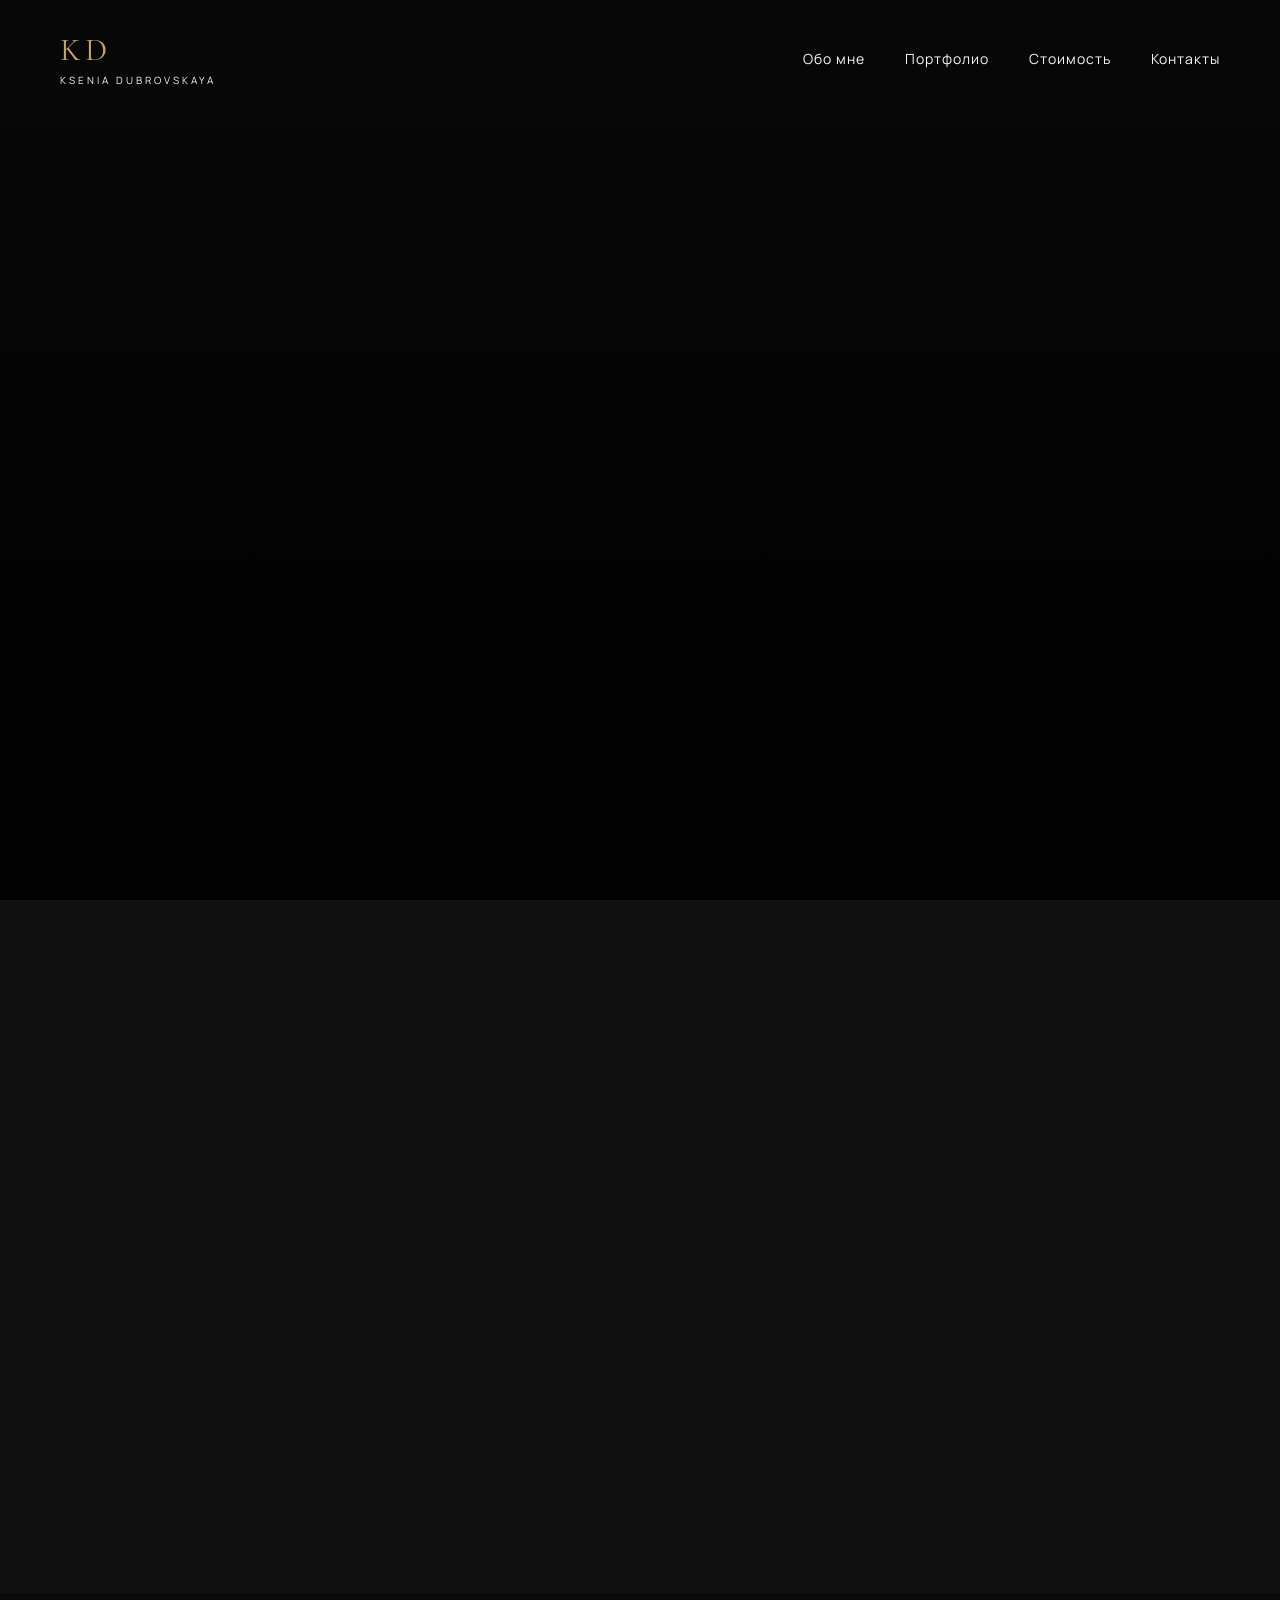
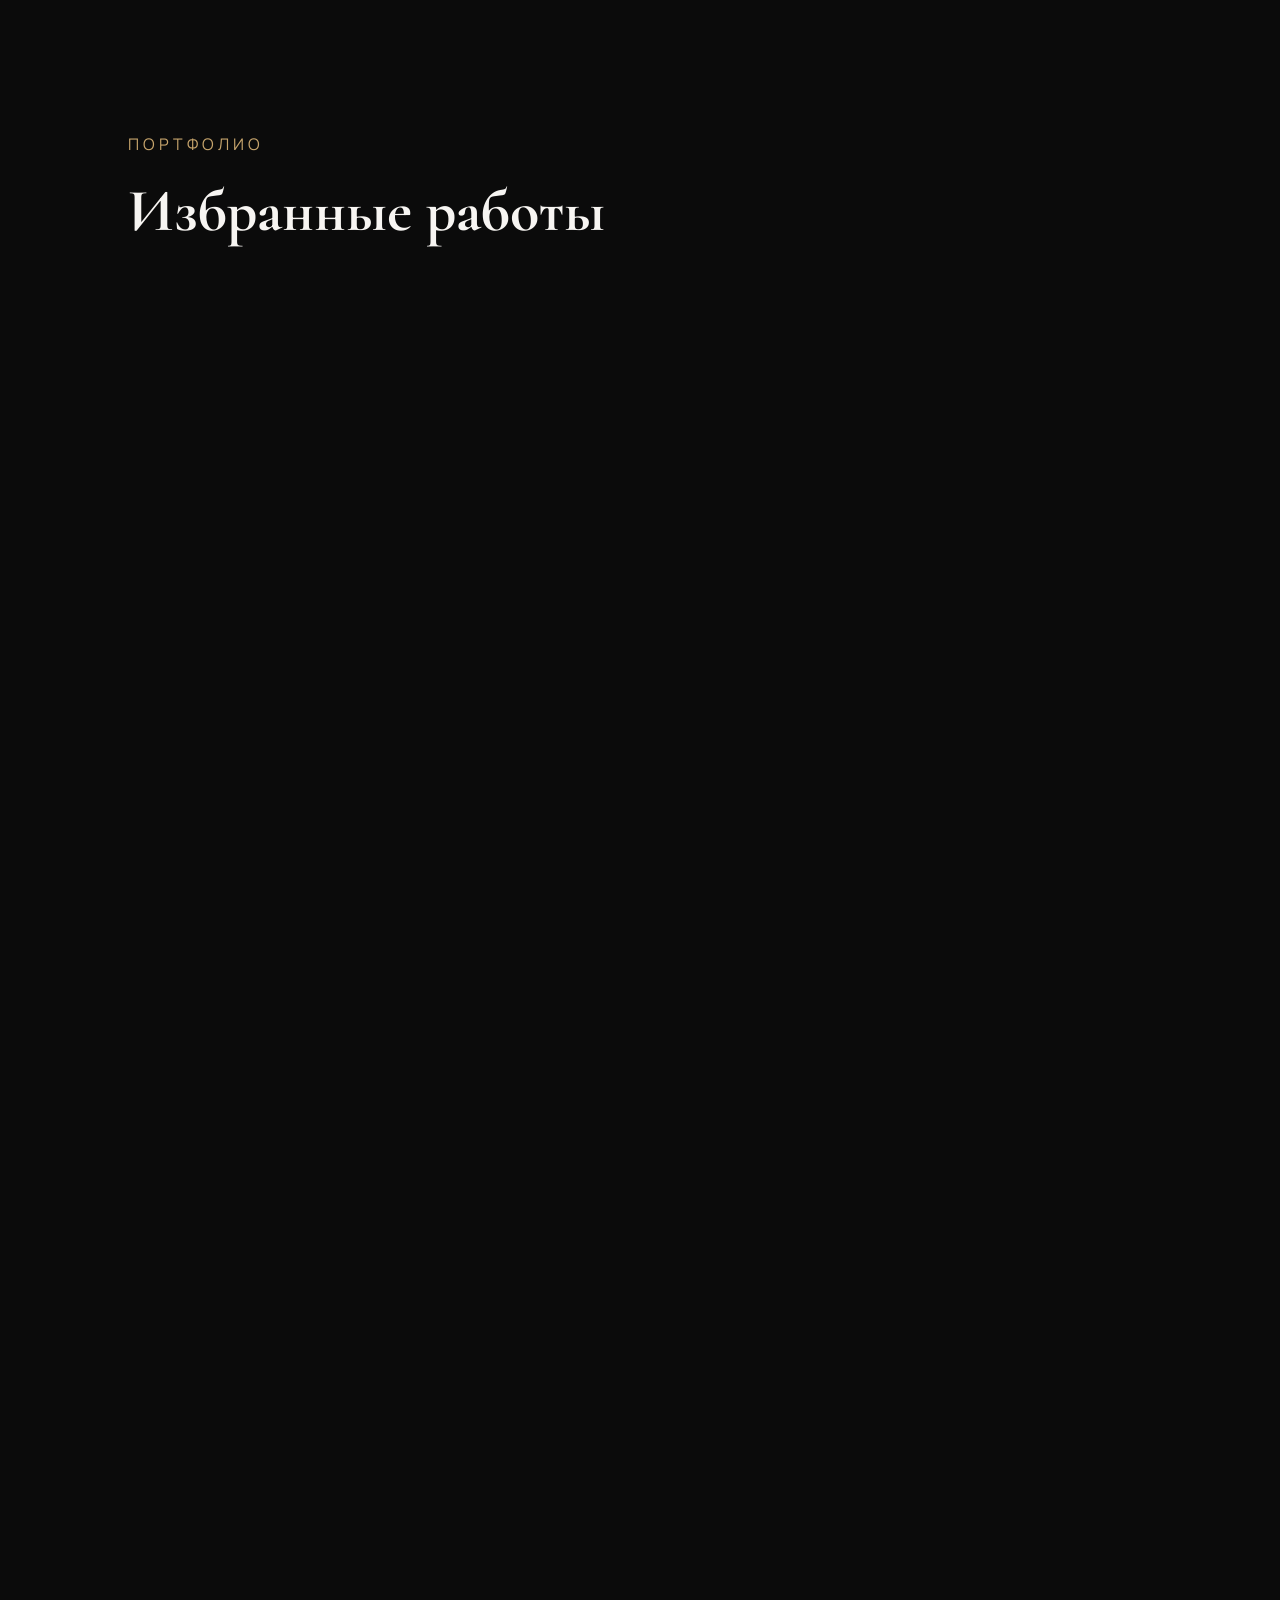
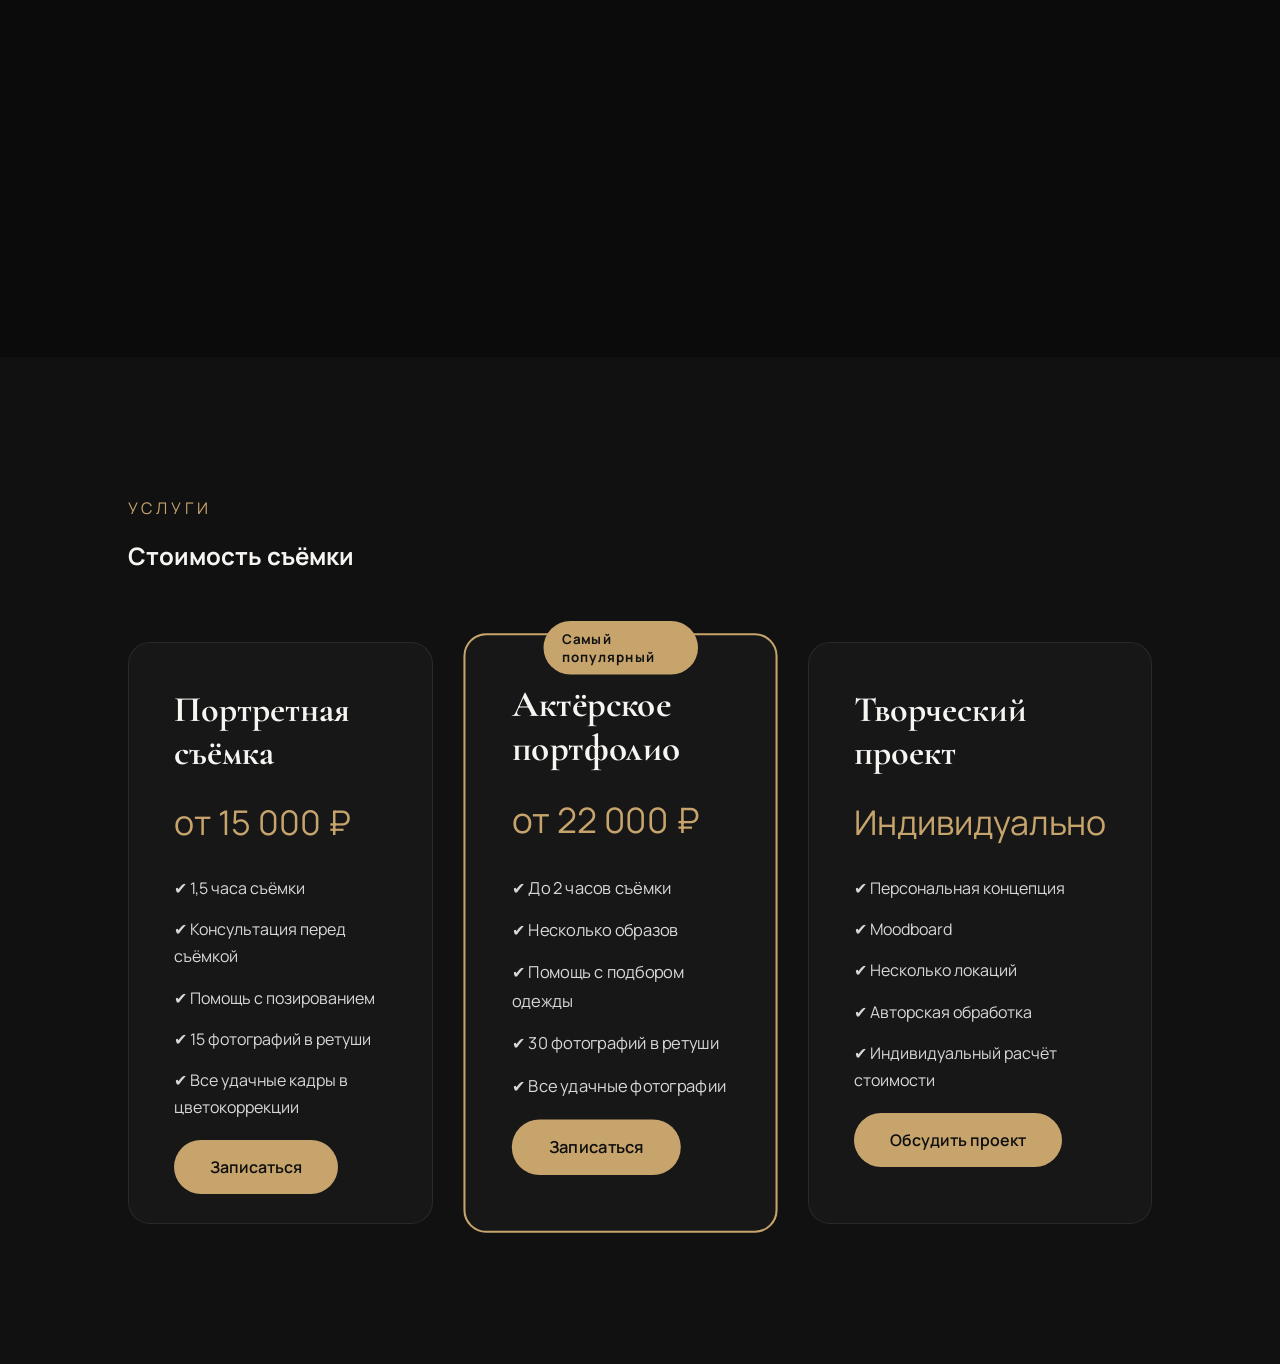
==== index.html @ e1bd38fd "Initial commit after recovery" ====
<!DOCTYPE html>
<html lang="ru">
<head>
    <meta charset="UTF-8">
    <meta name="viewport" content="width=device-width, initial-scale=1.0">

    <title>Ксения Дубровская | Creative Photographer</title>

    <meta name="description" content="Творческая, портретная и актерская фотография. Москва и другие города.">

<link rel="stylesheet"
href="https://cdn.jsdelivr.net/npm/glightbox/dist/css/glightbox.min.css">

<link rel="stylesheet" href="https://unpkg.com/aos@2.3.4/dist/aos.css">

    <link rel="stylesheet" href="css/style.css">

    <link rel="preconnect" href="https://fonts.googleapis.com">
    <link rel="preconnect" href="https://fonts.gstatic.com" crossorigin>

    <link href="https://fonts.googleapis.com/css2?family=Cormorant+Garamond:wght@400;500;600;700&family=Manrope:wght@300;400;500;600&display=swap" rel="stylesheet">
</head>

<body>

<header class="header">

    <div class="logo">
        <span class="logo-kd">KD</span>
        <span class="logo-name">KSENIA DUBROVSKAYA</span>
    </div>

    <nav>

        <a href="#about">Обо мне</a>

        <a href="#portfolio">Портфолио</a>

        <a href="#prices">Стоимость</a>

        <a href="#contacts">Контакты</a>

    </nav>

</header>

<section class="hero">

    <div class="overlay"></div>

    <div class="hero-content" data-aos="fade-up">

        <p class="subtitle">
            Creative Portrait Photographer
        </p>

        <h1>

            КСЕНИЯ <br>
            ДУБРОВСКАЯ

        </h1>

        <p class="city">

            Москва · Worldwide

        </p>

        <div class="buttons">

            <a href="#booking" class="btn">
                Записаться
            </a>

            <a href="https://www.instagram.com/dubrovskenia" target="_blank" class="social">

                Instagram

            </a>

            <a href="https://t.me/shkseen" target="_blank" class="social">

                Telegram

            </a>

        </div>

    </div>

</section>
<section id="about" class="about">

    <div class="container">

        <div class="about-text" data-aos="fade-up">

            <p class="section-subtitle">
                ОБО МНЕ
            </p>

            <h2>
                Фотография как способ увидеть человека настоящим
            </h2>

            <p>
                Меня зовут Ксения Дубровская.
                Я занимаюсь творческой, портретной и актерской фотографией,
                создавая кадры, в которых важны атмосфера, характер и эмоции.
            </p>

            <p>
                Каждая съемка для меня — это совместная история,
                где красота рождается из доверия, деталей и естественности.
            </p>

        </div>

    </div>

</section>
<section id="portfolio" class="portfolio">

    <div class="container">

        <p class="section-subtitle">
            ПОРТФОЛИО
        </p>

        <h2>
            Избранные работы
        </h2>

        <div class="gallery" data-aos="fade-up">

           <a href="assets/gallery/01.jpg" class="glightbox">
    <img src="assets/gallery/01.jpg" alt="Творческий портрет">
</a>

           <a href="assets/gallery/02.jpg" class="glightbox">
    <img src="assets/gallery/02.jpg" alt="Творческий портрет">
</a>

            <a href="assets/gallery/03.jpg" class="glightbox">
    <img src="assets/gallery/03.jpg" alt="Творческий портрет">
</a>

            <a href="assets/gallery/04.jpg" class="glightbox">
    <img src="assets/gallery/04.jpg" alt="Творческий портрет">
</a>

           <a href="assets/gallery/05.jpg" class="glightbox">
    <img src="assets/gallery/05.jpg" alt="Творческий портрет">
</a>

           <a href="assets/gallery/06.jpg" class="glightbox">
    <img src="assets/gallery/06.jpg" alt="Творческий портрет">
</a>

             <a href="assets/gallery/07.jpg" class="glightbox">
    <img src="assets/gallery/07.jpg" alt="Творческий портрет">
</a>

              <a href="assets/gallery/08.jpg" class="glightbox">
    <img src="assets/gallery/08.jpg" alt="Творческий портрет">
</a>

               <a href="assets/gallery/09.jpg" class="glightbox">
    <img src="assets/gallery/09.jpg" alt="Творческий портрет">
</a>

               <a href="assets/gallery/10.jpg" class="glightbox">
    <img src="assets/gallery/10.jpg" alt="Творческий портрет">
</a>

                <a href="assets/gallery/11.jpg" class="glightbox">
    <img src="assets/gallery/11.jpg" alt="Творческий портрет">
</a>

                 <a href="assets/gallery/12.jpg" class="glightbox">
    <img src="assets/gallery/12.jpg" alt="Творческий портрет">
</a>

                   <a href="assets/gallery/13.jpg" class="glightbox">
    <img src="assets/gallery/13.jpg" alt="Творческий портрет">
</a>

                    <a href="assets/gallery/14.jpg" class="glightbox">
    <img src="assets/gallery/14.jpg" alt="Творческий портрет">
</a>

                     <a href="assets/gallery/15.jpg" class="glightbox">
    <img src="assets/gallery/15.jpg" alt="Творческий портрет">
</a>

        </div>

    </div>

</section>

<section id="prices" class="prices">

    <div class="container">

        <p class="section-subtitle">
            УСЛУГИ
        </p>

        <h2>
            Стоимость съёмки
        </h2>

        <div class="price-grid">

            <div class="price-card">

                <h3>Портретная съёмка</h3>

                <div class="price">
                    от 15 000 ₽
                </div>

                <ul>

                    <li>✔ 1,5 часа съёмки</li>

                    <li>✔ Консультация перед съёмкой</li>

                    <li>✔ Помощь с позированием</li>

                    <li>✔ 15 фотографий в ретуши</li>

                    <li>✔ Все удачные кадры в цветокоррекции</li>

                </ul>

                <a href="#booking" class="btn">
                    Записаться
                </a>

            </div>

            <div class="price-card featured">

                <span class="badge">
                    Самый популярный
                </span>

                <h3>Актёрское портфолио</h3>

                <div class="price">
                    от 22 000 ₽
                </div>

                <ul>

                    <li>✔ До 2 часов съёмки</li>

                    <li>✔ Несколько образов</li>

                    <li>✔ Помощь с подбором одежды</li>

                    <li>✔ 30 фотографий в ретуши</li>

                    <li>✔ Все удачные фотографии</li>

                </ul>

                <a href="#booking" class="btn">
                    Записаться
                </a>

            </div>

            <div class="price-card">

                <h3>Творческий проект</h3>

                <div class="price">
                    Индивидуально
                </div>

                <ul>

                    <li>✔ Персональная концепция</li>

                    <li>✔ Moodboard</li>

                    <li>✔ Несколько локаций</li>

                    <li>✔ Авторская обработка</li>

                    <li>✔ Индивидуальный расчёт стоимости</li>

                </ul>

                <a href="#booking" class="btn">
                    Обсудить проект
                </a>

            </div>

        </div>

    </div>

</section>

<script src="https://unpkg.com/aos@2.3.4/dist/aos.js"></script>

<script src="https://cdn.jsdelivr.net/npm/glightbox/dist/js/glightbox.min.js"></script>

<script src="js/main.js"></script>

</body>
</html>
---- css/style.css ----
*{
    margin:0;
    padding:0;
    box-sizing:border-box;
}

html{
    scroll-behavior:smooth;
}

body{
    background:#090909;
    color:#f7f5f2;
    font-family:'Manrope',sans-serif;
}

/* HEADER */

.header{
    position:fixed;
    top:0;
    left:0;
    width:100%;
    padding:30px 60px;
    display:flex;
    justify-content:space-between;
    align-items:center;
    z-index:1000;
}

.logo{
    display:flex;
    flex-direction:column;
}

.logo-kd{
    font-family:'Cormorant Garamond',serif;
    font-size:32px;
    color:#c6a46c;
    letter-spacing:4px;
}

.logo-name{
    font-size:10px;
    letter-spacing:3px;
    margin-top:4px;
}

nav{
    display:flex;
    gap:40px;
}

nav a{
    text-decoration:none;
    color:#f7f5f2;
    font-size:14px;
    letter-spacing:1px;
    transition:.3s;
}

nav a:hover{
    color:#c6a46c;
}

/* HERO */

.hero{
    position:relative;
    height:100vh;

    background-image:url("../assets/hero/hero.jpg");
    background-size:cover;
    background-position:center;

    display:flex;
    justify-content:center;
    align-items:center;

    text-align:center;
}

.overlay{
    position:absolute;
    inset:0;
    background:
linear-gradient(
180deg,
rgba(0,0,0,.15),
rgba(0,0,0,.60),
rgba(0,0,0,.85)
);
}

.hero-content{
    position:relative;
    z-index:2;
    max-width:900px;
    padding:20px;
}

.subtitle{
    text-transform:uppercase;
    letter-spacing:4px;
    color:#c6a46c;
    margin-bottom:20px;
}

.hero h1{
    font-family:'Cormorant Garamond',serif;
    font-size:90px;
    line-height:0.95;
    font-weight:600;
    margin-bottom:30px;
}

.city{
    font-size:18px;
    color:#dddddd;
    margin-bottom:40px;
}

.buttons{
    display:flex;
    justify-content:center;
    gap:20px;
    flex-wrap:wrap;
}

.btn{
    text-decoration:none;
    background:#c6a46c;
    color:#0e0e0e;
    padding:16px 36px;
    border-radius:50px;
    font-weight:600;
    transition:.3s;
}

.btn:hover{
    transform:translateY(-3px);
}

.social{
    text-decoration:none;
    color:white;
    border:1px solid rgba(255,255,255,.3);
    padding:16px 30px;
    border-radius:50px;
    transition:.3s;
}

.social:hover{
    border-color:#c6a46c;
    color:#c6a46c;
}

/* MOBILE */

@media(max-width:768px){

    .header{
        padding:20px;
        flex-direction:column;
        gap:15px;
    }

    nav{
        gap:15px;
        flex-wrap:wrap;
        justify-content:center;
    }

    .hero h1{
        font-size:48px;
    }

    .buttons{
        flex-direction:column;
        align-items:center;
    }

}
/* ==========================
ABOUT
========================== */

.about{

    background:#111;

    padding:140px 10%;

}

.container{

    max-width:1200px;

    margin:auto;

}

.about-text{

    max-width:760px;

}

.section-subtitle{

    color:#c6a46c;

    letter-spacing:4px;

    text-transform:uppercase;

    margin-bottom:20px;

}

.about h2{

    font-family:'Cormorant Garamond',serif;

    font-size:60px;

    line-height:1.1;

    margin-bottom:35px;

}

.about p{

    color:#d4d4d4;

    font-size:18px;

    line-height:1.9;

    margin-bottom:25px;

}
/* ==========================
PORTFOLIO
========================== */

.portfolio{

    padding:140px 10%;

    background:#0b0b0b;

}

.portfolio h2{

    font-family:'Cormorant Garamond',serif;

    font-size:60px;

    margin-bottom:70px;

}

.gallery a{
    overflow:hidden;
    display:block;
    border-radius:18px;
}

.gallery img{

    width:100%;
    height:420px;

    object-fit:cover;

    display:block;

    transition:.6s ease;

}

.gallery a:hover img{

    transform:scale(1.05);

    filter:brightness(1.08);

}

@media(max-width:900px){

    .gallery{

        grid-template-columns:1fr;

    }

    .gallery img{

        height:500px;

    }

}
.gallery img{

    box-shadow:
        0 20px 50px rgba(0,0,0,.35);

}
/* ==========================
   PRICES
========================== */

.prices{
    padding:140px 10%;
    background:#111;
}

.price-grid{
    margin-top:70px;
    display:grid;
    grid-template-columns:repeat(3,1fr);
    gap:35px;
}

.price-card{

    background:#171717;

    border:1px solid rgba(255,255,255,.08);

    border-radius:22px;

    padding:45px;

    position:relative;

    transition:.4s ease;

}

.price-card:hover{

    transform:translateY(-10px);

    border-color:#c6a46c;

    box-shadow:0 25px 60px rgba(0,0,0,.45);

}

.price-card h3{

    font-family:'Cormorant Garamond',serif;

    font-size:36px;

    margin-bottom:25px;

}

.price{

    font-size:34px;

    color:#c6a46c;

    margin-bottom:30px;

}

.price-card ul{

    list-style:none;

    margin-bottom:35px;

}

.price-card li{

    margin-bottom:14px;

    color:#d8d8d8;

    line-height:1.7;

}

.featured{

    border:2px solid #c6a46c;

    transform:scale(1.03);

}

.badge{

    position:absolute;

    top:-14px;

    left:50%;

    transform:translateX(-50%);

    background:#c6a46c;

    color:#111;

    padding:8px 18px;

    border-radius:40px;

    font-size:13px;

    font-weight:700;

    letter-spacing:1px;

}

@media(max-width:1000px){

.price-grid{

grid-template-columns:1fr;

}

.featured{

transform:none;

}

}
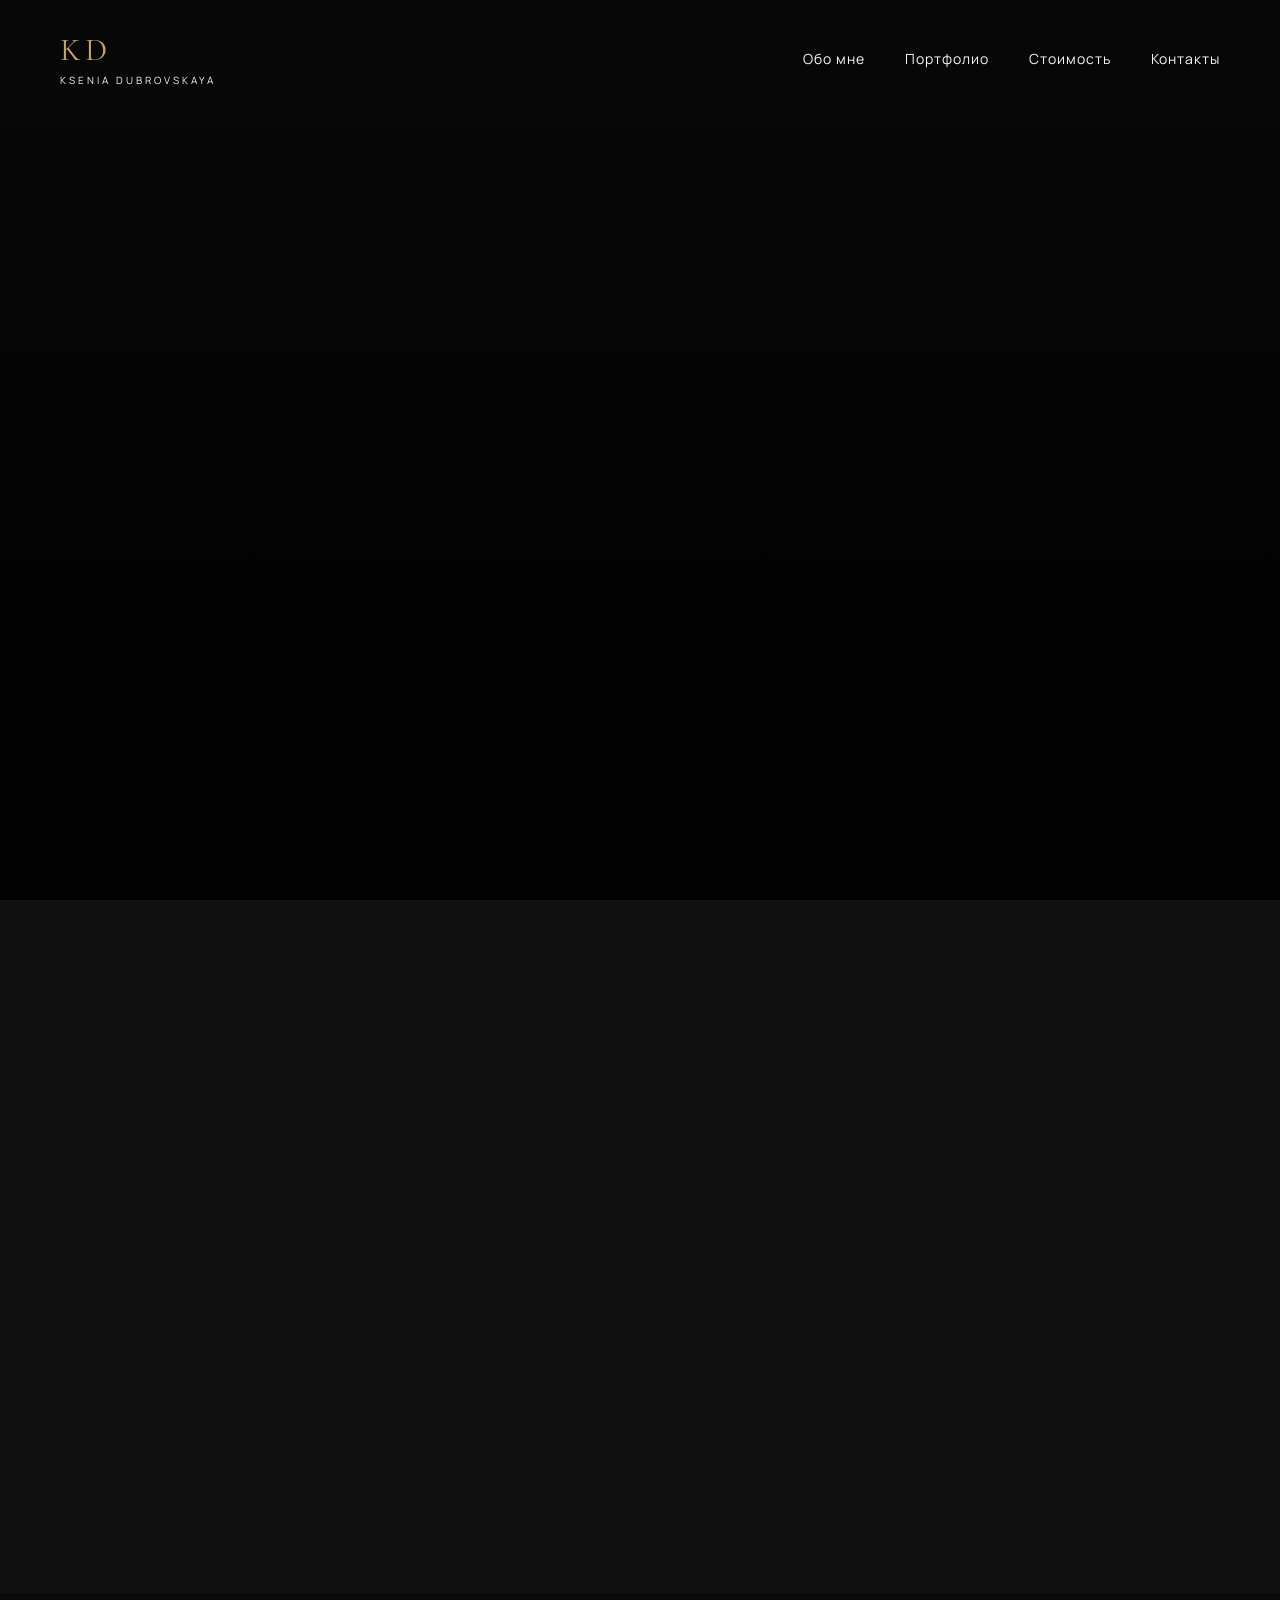
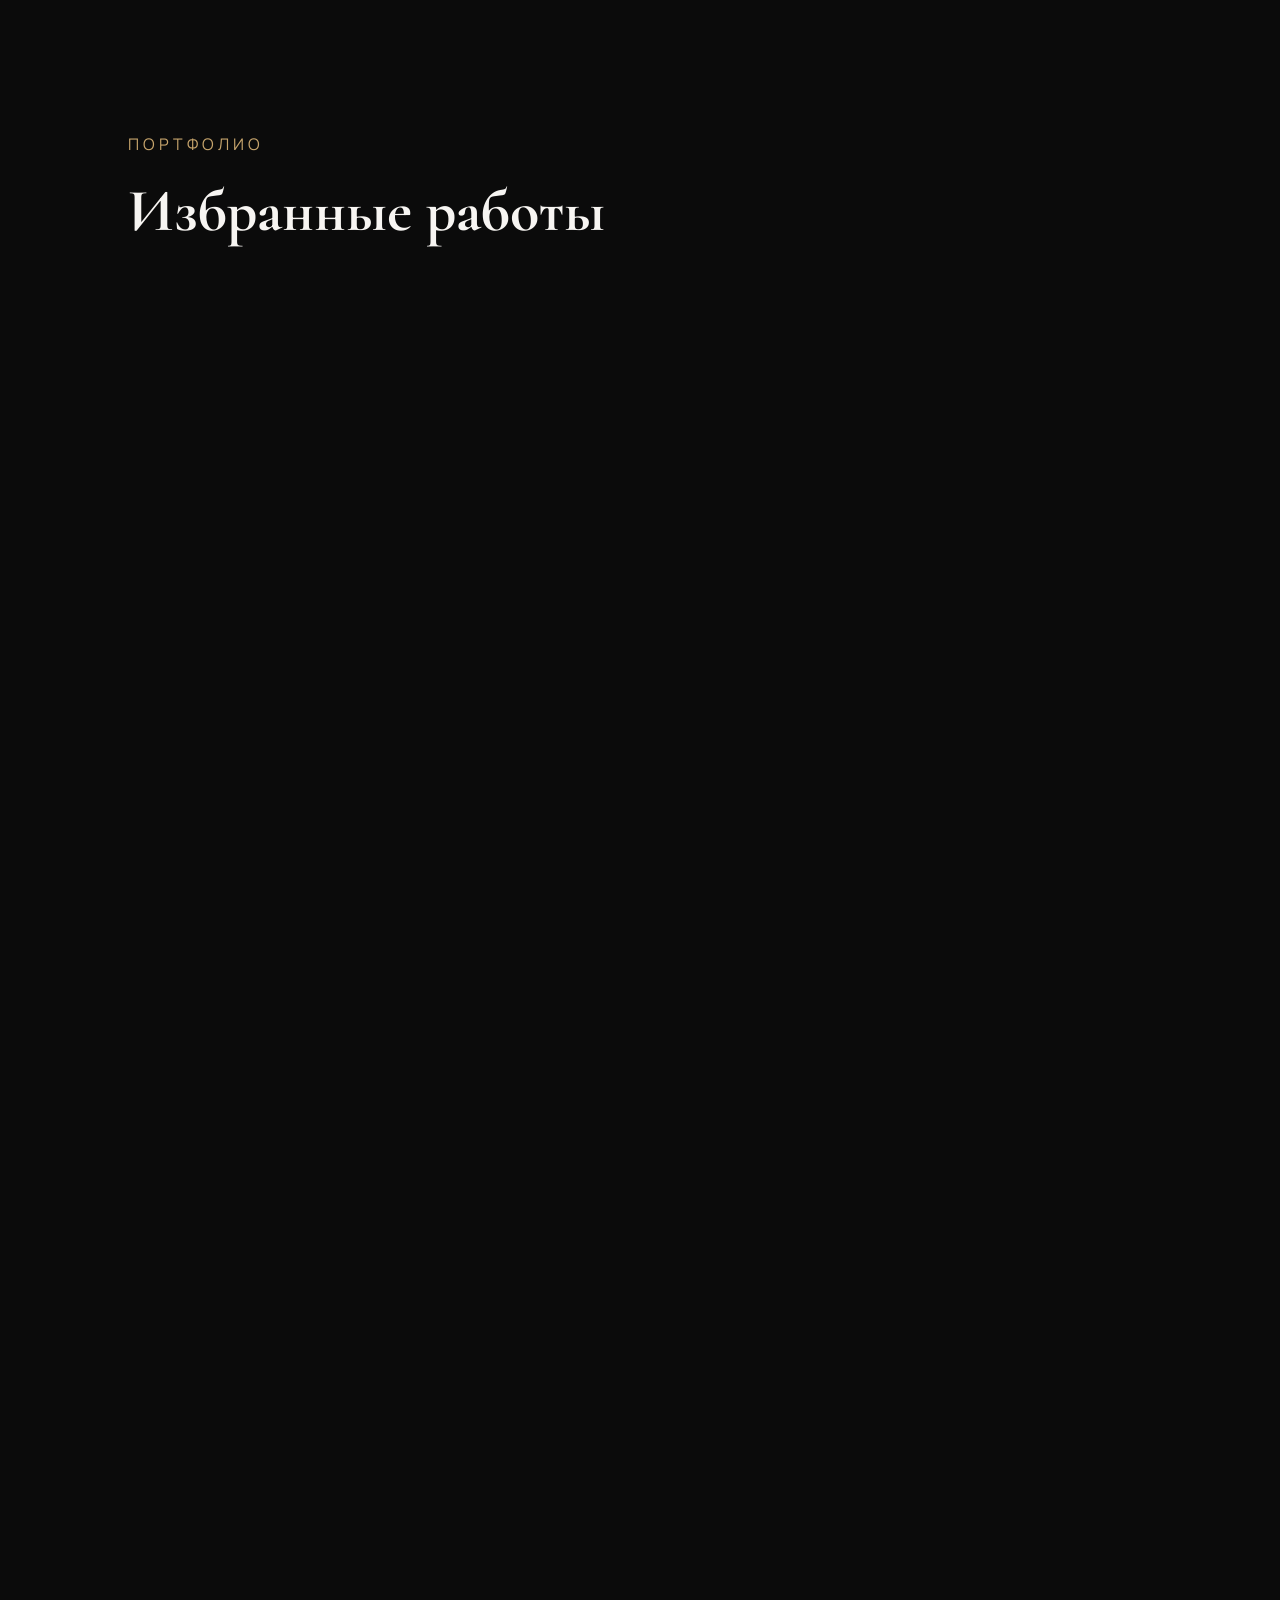
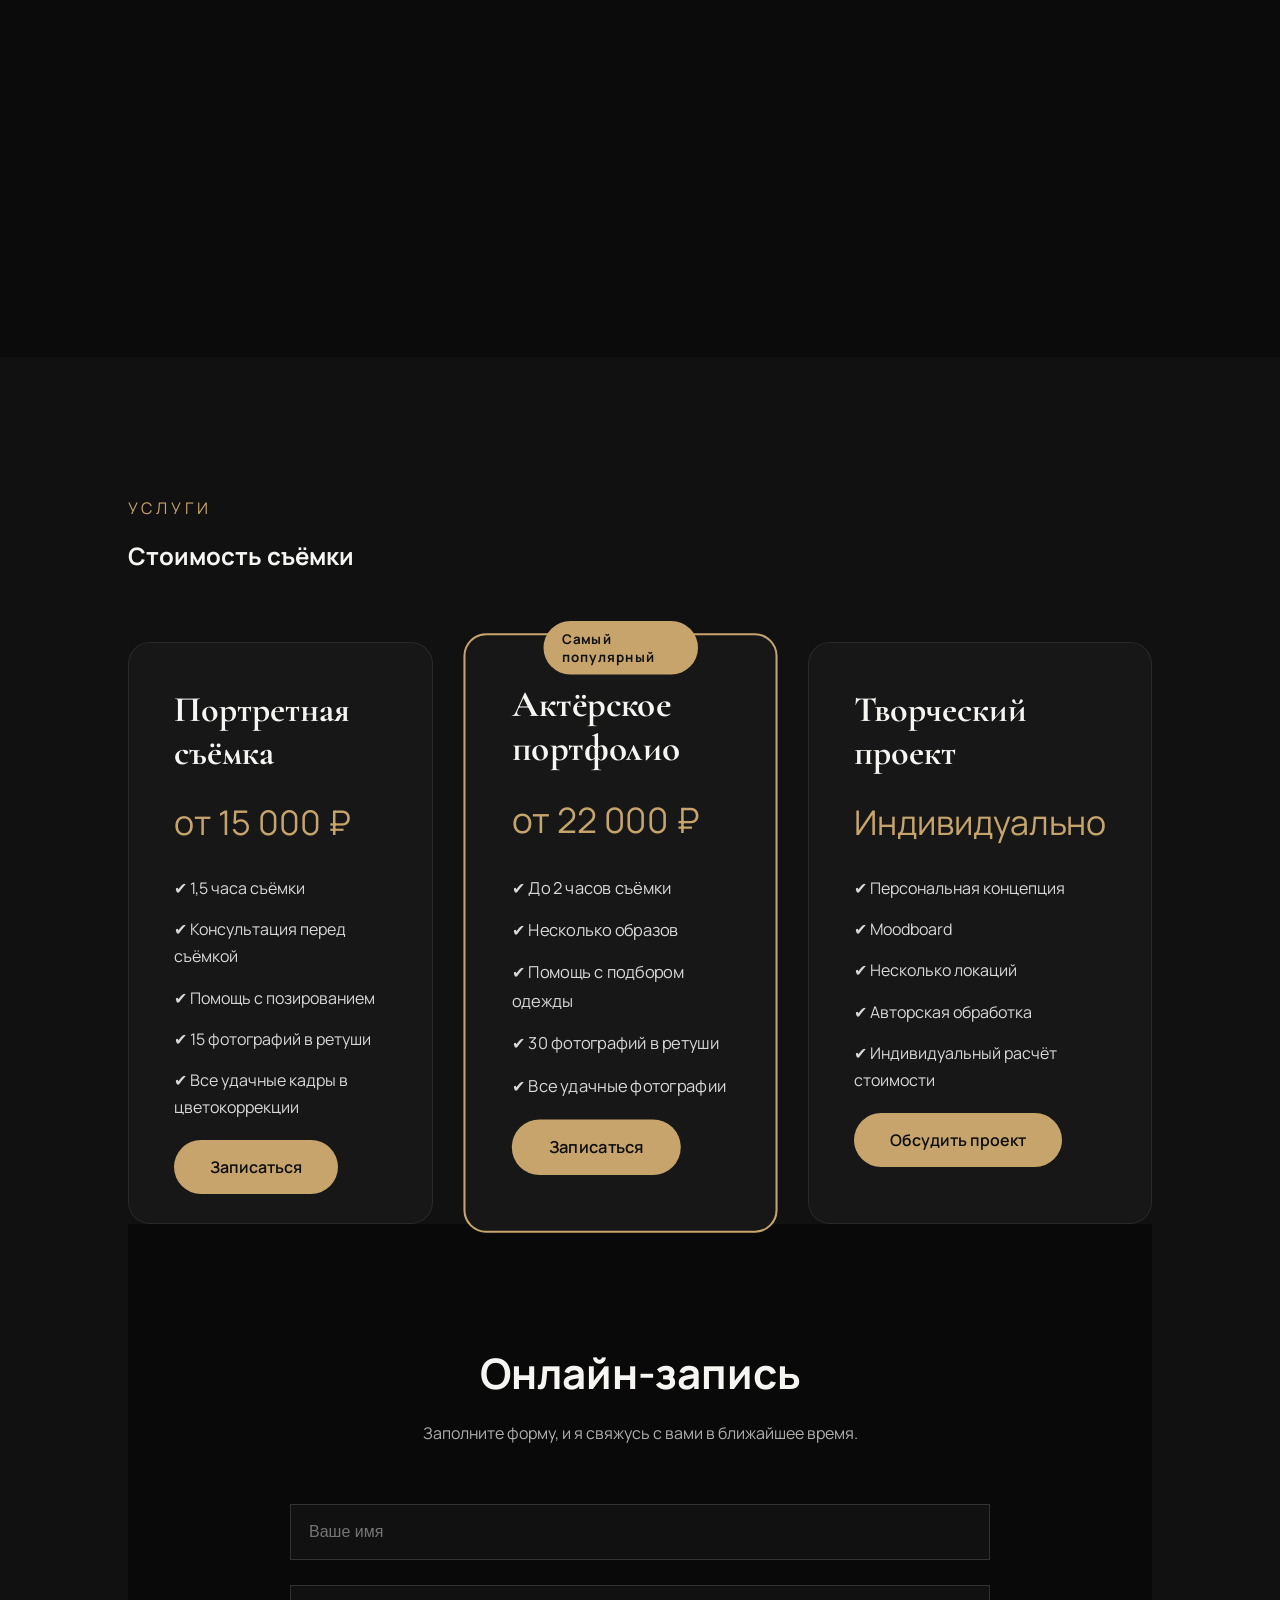
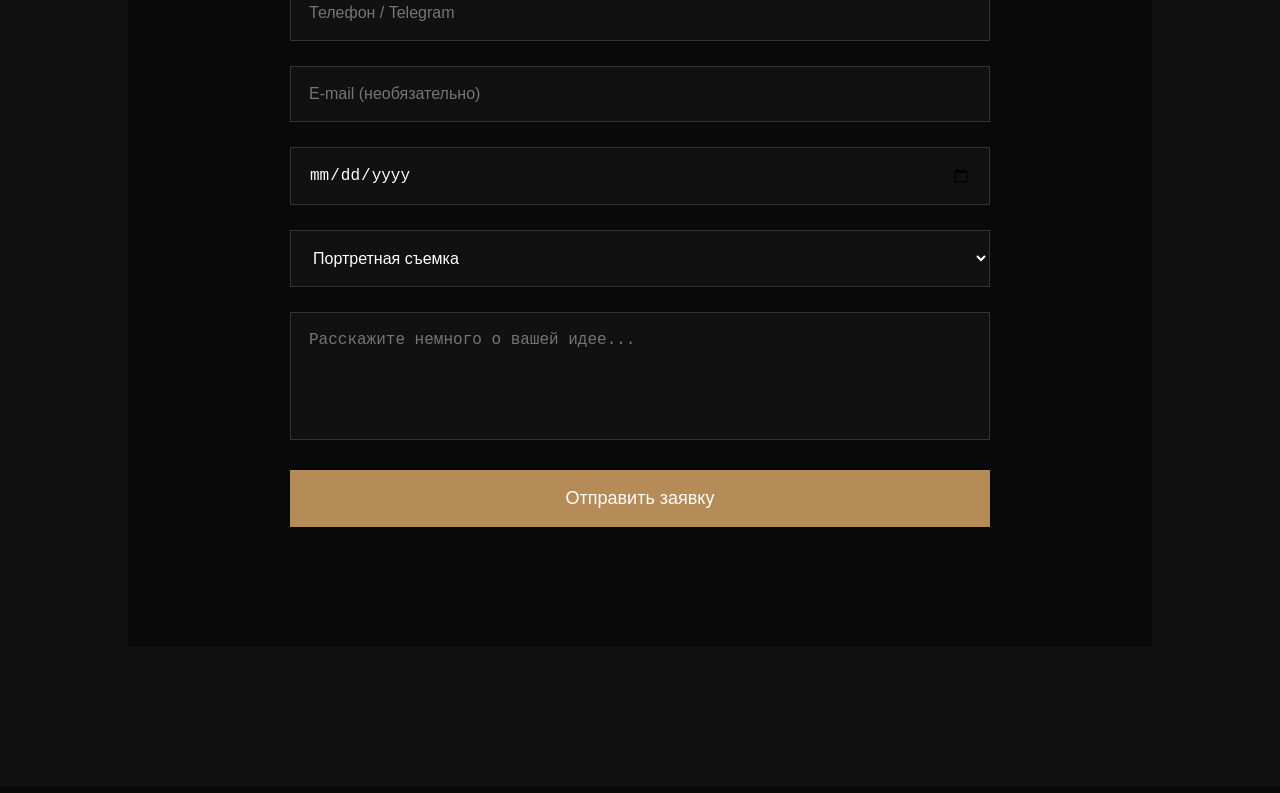
==== commit 14a09cb9: "Version 1.1 - booking section" ====
--- a/index.html
+++ b/index.html
@@ -304,6 +304,98 @@
 
         </div>
 
+        <section id="booking" class="booking">
+
+    <div class="booking-container">
+
+        <h2>Онлайн-запись</h2>
+
+        <p class="booking-subtitle">
+            Заполните форму, и я свяжусь с вами в ближайшее время.
+        </p>
+
+        <form id="bookingForm">
+
+            <div class="input-group">
+                <input
+                    type="text"
+                    id="name"
+                    placeholder="Ваше имя"
+                    required>
+            </div>
+
+            <div class="input-group">
+                <input
+                    type="tel"
+                    id="phone"
+                    placeholder="Телефон / Telegram"
+                    required>
+            </div>
+
+            <div class="input-group">
+                <input
+                    type="email"
+                    id="email"
+                    placeholder="E-mail (необязательно)">
+            </div>
+
+            <div class="input-group">
+                <input
+                    type="date"
+                    id="date">
+            </div>
+
+            <div class="input-group">
+
+                <select id="service">
+
+                    <option>Портретная съемка</option>
+
+                    <option>Fashion</option>
+
+                    <option>Lifestyle</option>
+
+                    <option>Актерское портфолио</option>
+
+                    <option>Love Story</option>
+
+                    <option>Другое</option>
+
+                </select>
+
+            </div>
+
+            <div class="input-group">
+
+                <textarea
+                    id="message"
+                    rows="5"
+                    placeholder="Расскажите немного о вашей идее..."></textarea>
+
+            </div>
+
+            <button
+                class="booking-btn"
+                type="submit">
+
+                Отправить заявку
+
+            </button>
+
+        </form>
+
+        <p
+            id="successMessage"
+            class="success-message">
+
+            Спасибо! Я свяжусь с вами совсем скоро.
+
+        </p>
+
+    </div>
+
+</section>
+
     </div>
 
 </section>
--- a/css/style.css
+++ b/css/style.css
@@ -440,4 +440,125 @@
 
 }
 
+}
+/* ==========================
+   BOOKING
+========================== */
+
+.booking{
+
+padding:120px 10%;
+
+background:#090909;
+
+}
+
+.booking-container{
+
+max-width:700px;
+
+margin:auto;
+
+}
+
+.booking h2{
+
+text-align:center;
+
+font-size:42px;
+
+margin-bottom:20px;
+
+}
+
+.booking-subtitle{
+
+text-align:center;
+
+opacity:.7;
+
+margin-bottom:60px;
+
+}
+
+.input-group{
+
+margin-bottom:25px;
+
+}
+
+.booking input,
+.booking textarea,
+.booking select{
+
+width:100%;
+
+padding:18px;
+
+background:#111;
+
+border:1px solid #333;
+
+color:white;
+
+font-size:16px;
+
+transition:.35s;
+
+}
+
+.booking input:focus,
+.booking textarea:focus,
+.booking select:focus{
+
+outline:none;
+
+border-color:#b58b57;
+
+}
+
+.booking textarea{
+
+resize:none;
+
+}
+
+.booking-btn{
+
+width:100%;
+
+padding:18px;
+
+background:#b58b57;
+
+color:white;
+
+font-size:18px;
+
+border:none;
+
+cursor:pointer;
+
+transition:.3s;
+
+}
+
+.booking-btn:hover{
+
+background:#d6a66d;
+
+}
+
+.success-message{
+
+display:none;
+
+margin-top:25px;
+
+text-align:center;
+
+color:#b58b57;
+
+font-size:18px;
+
 }
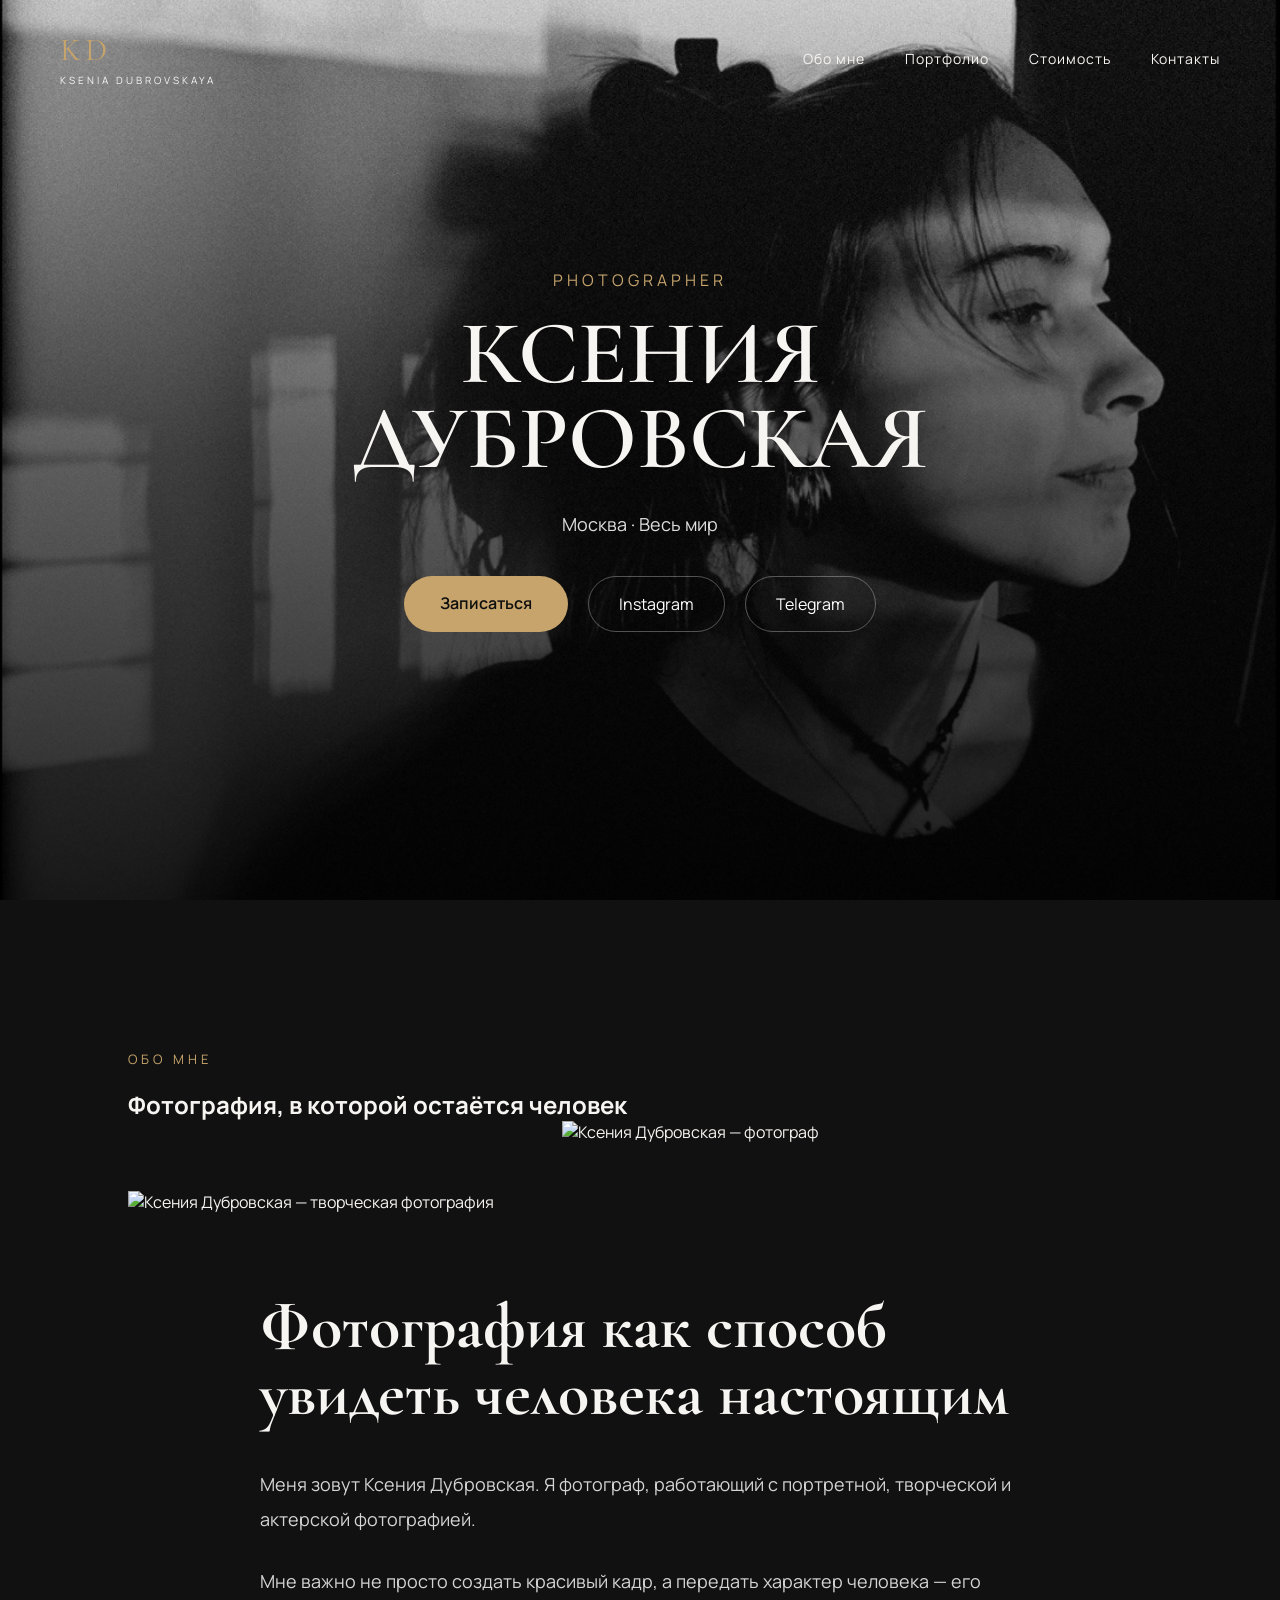
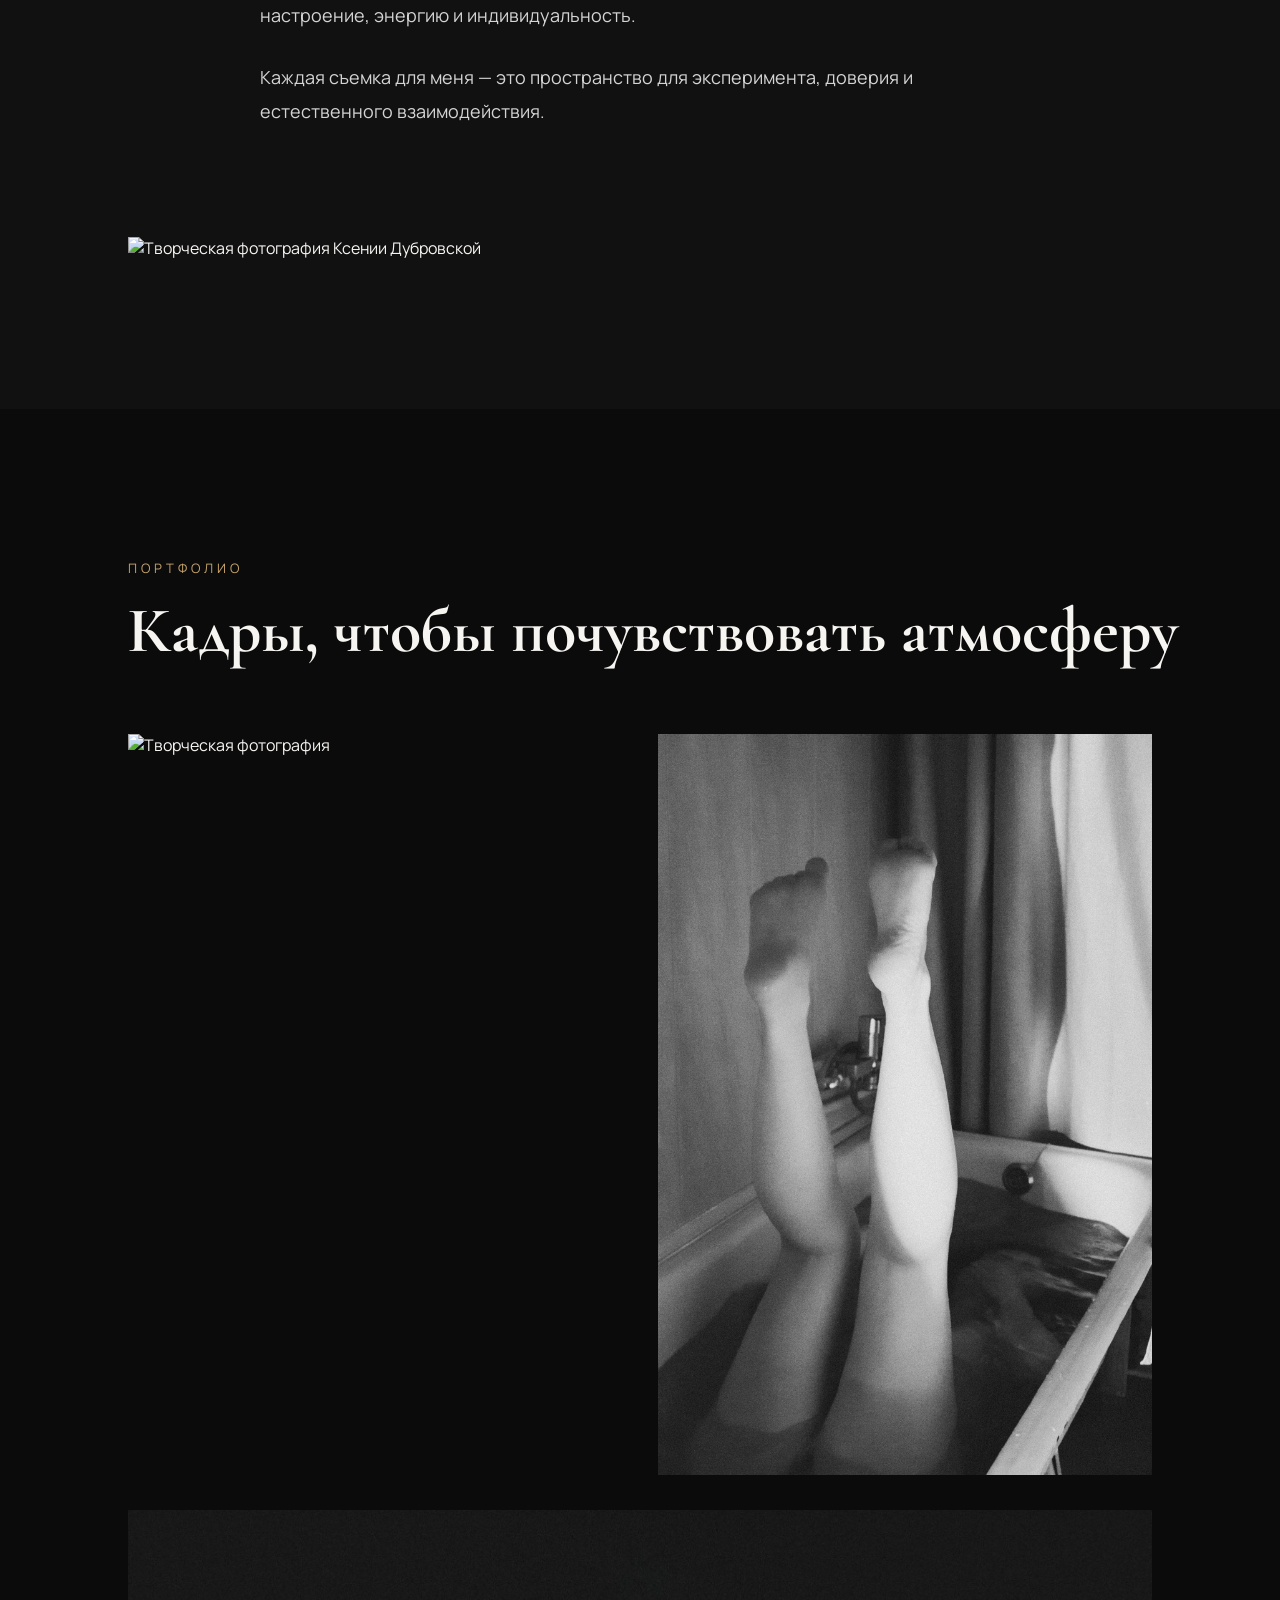
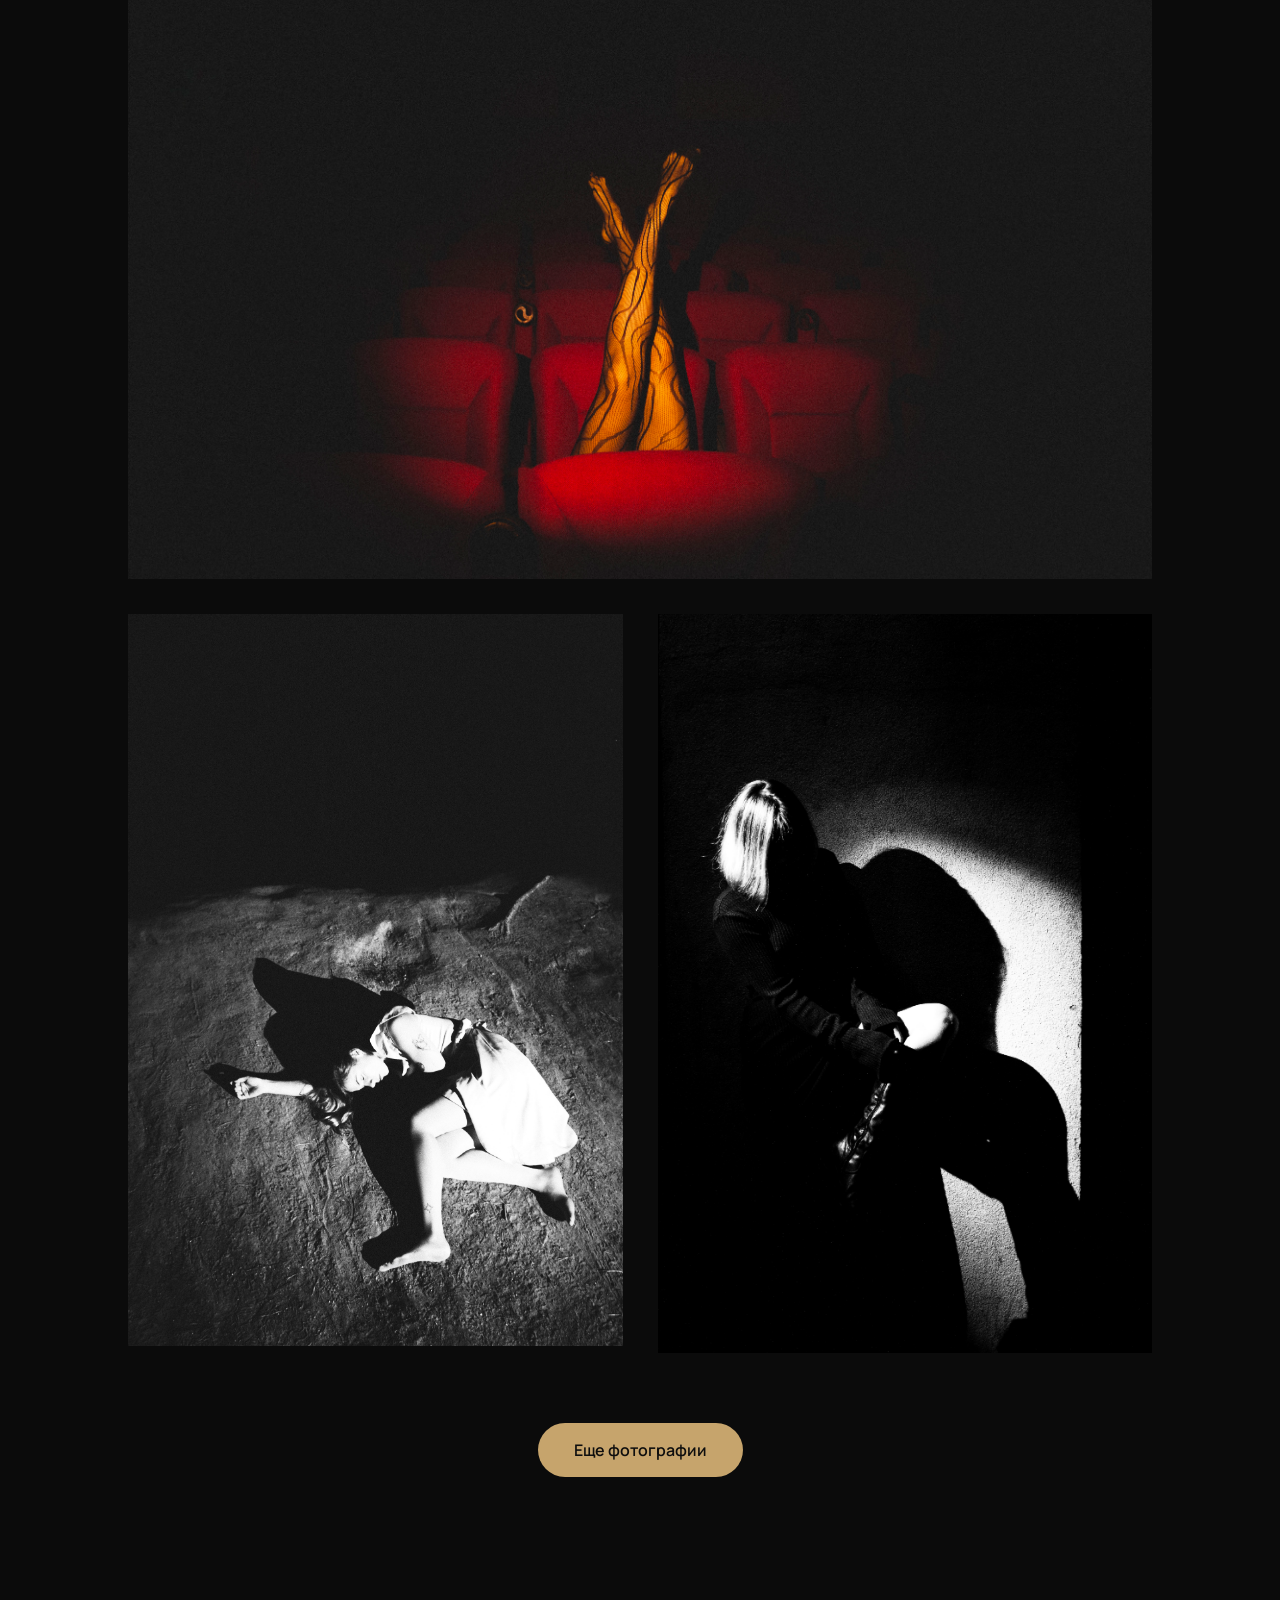
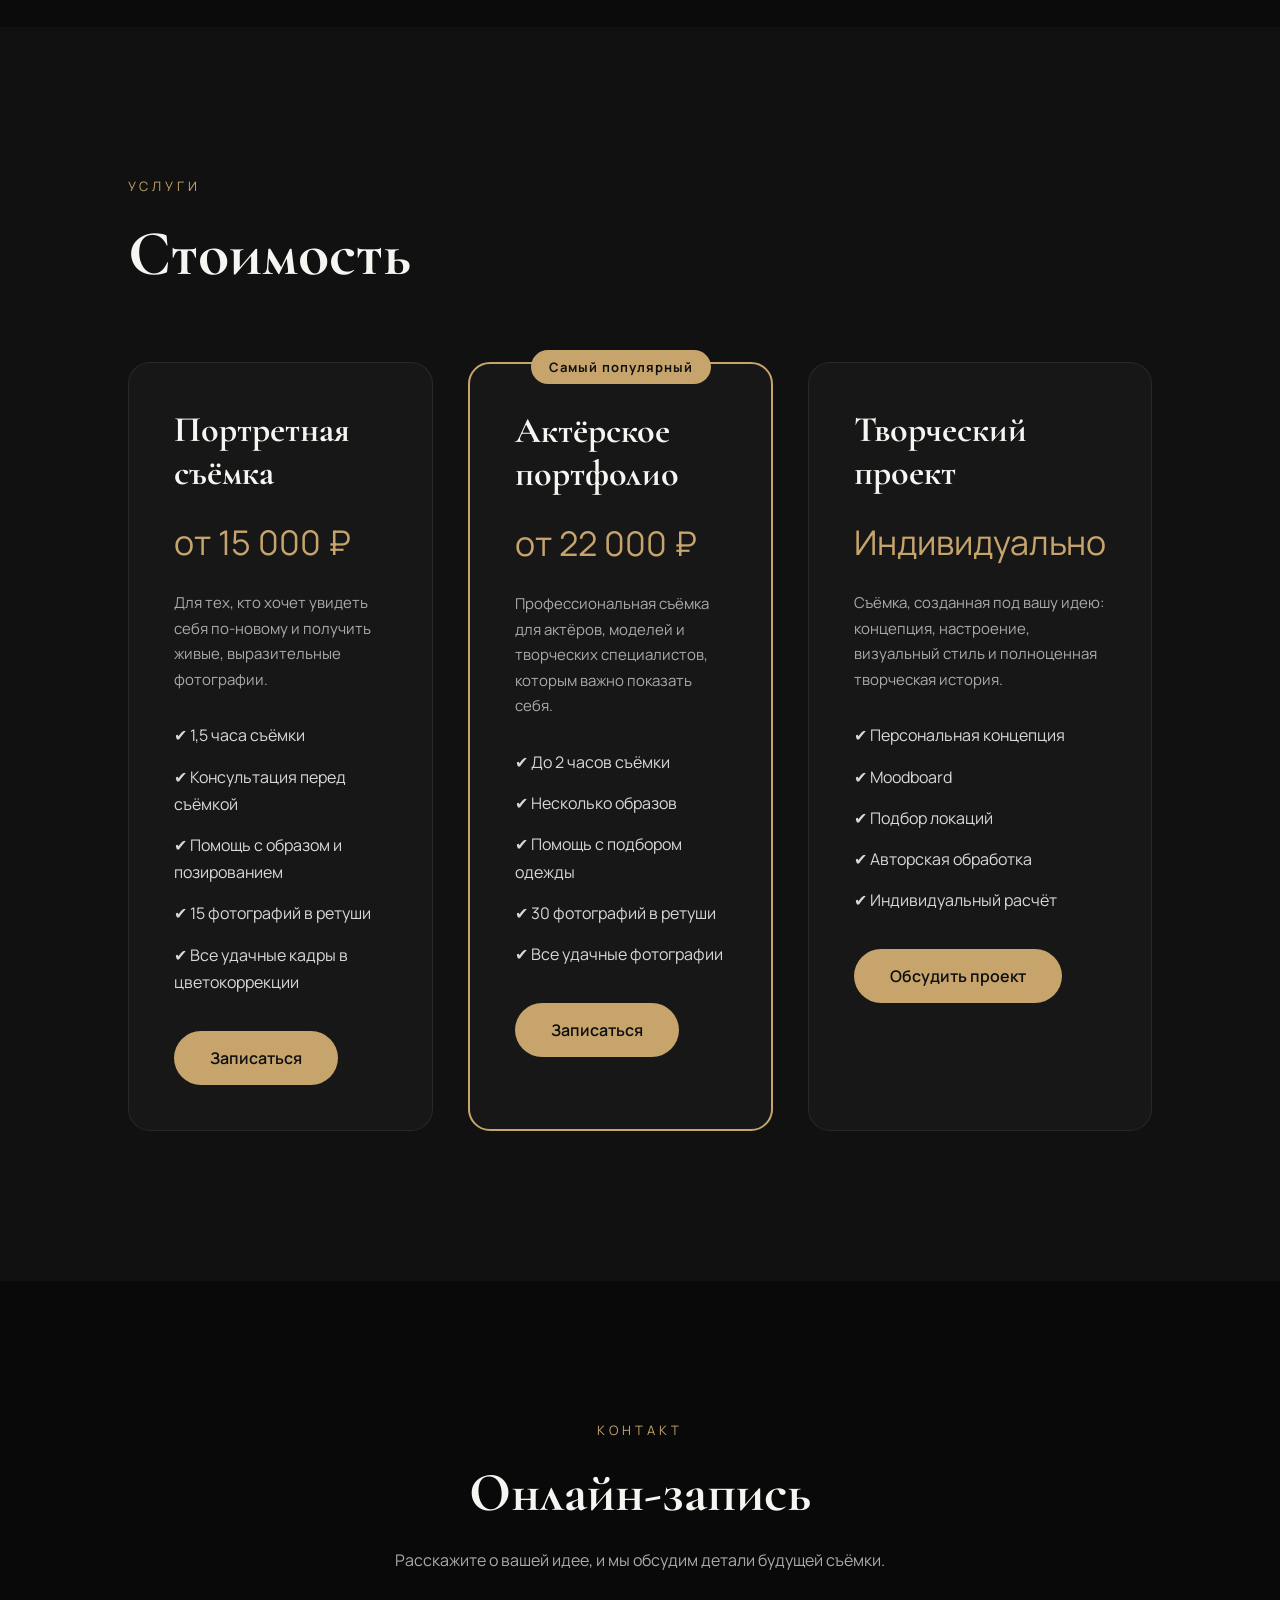
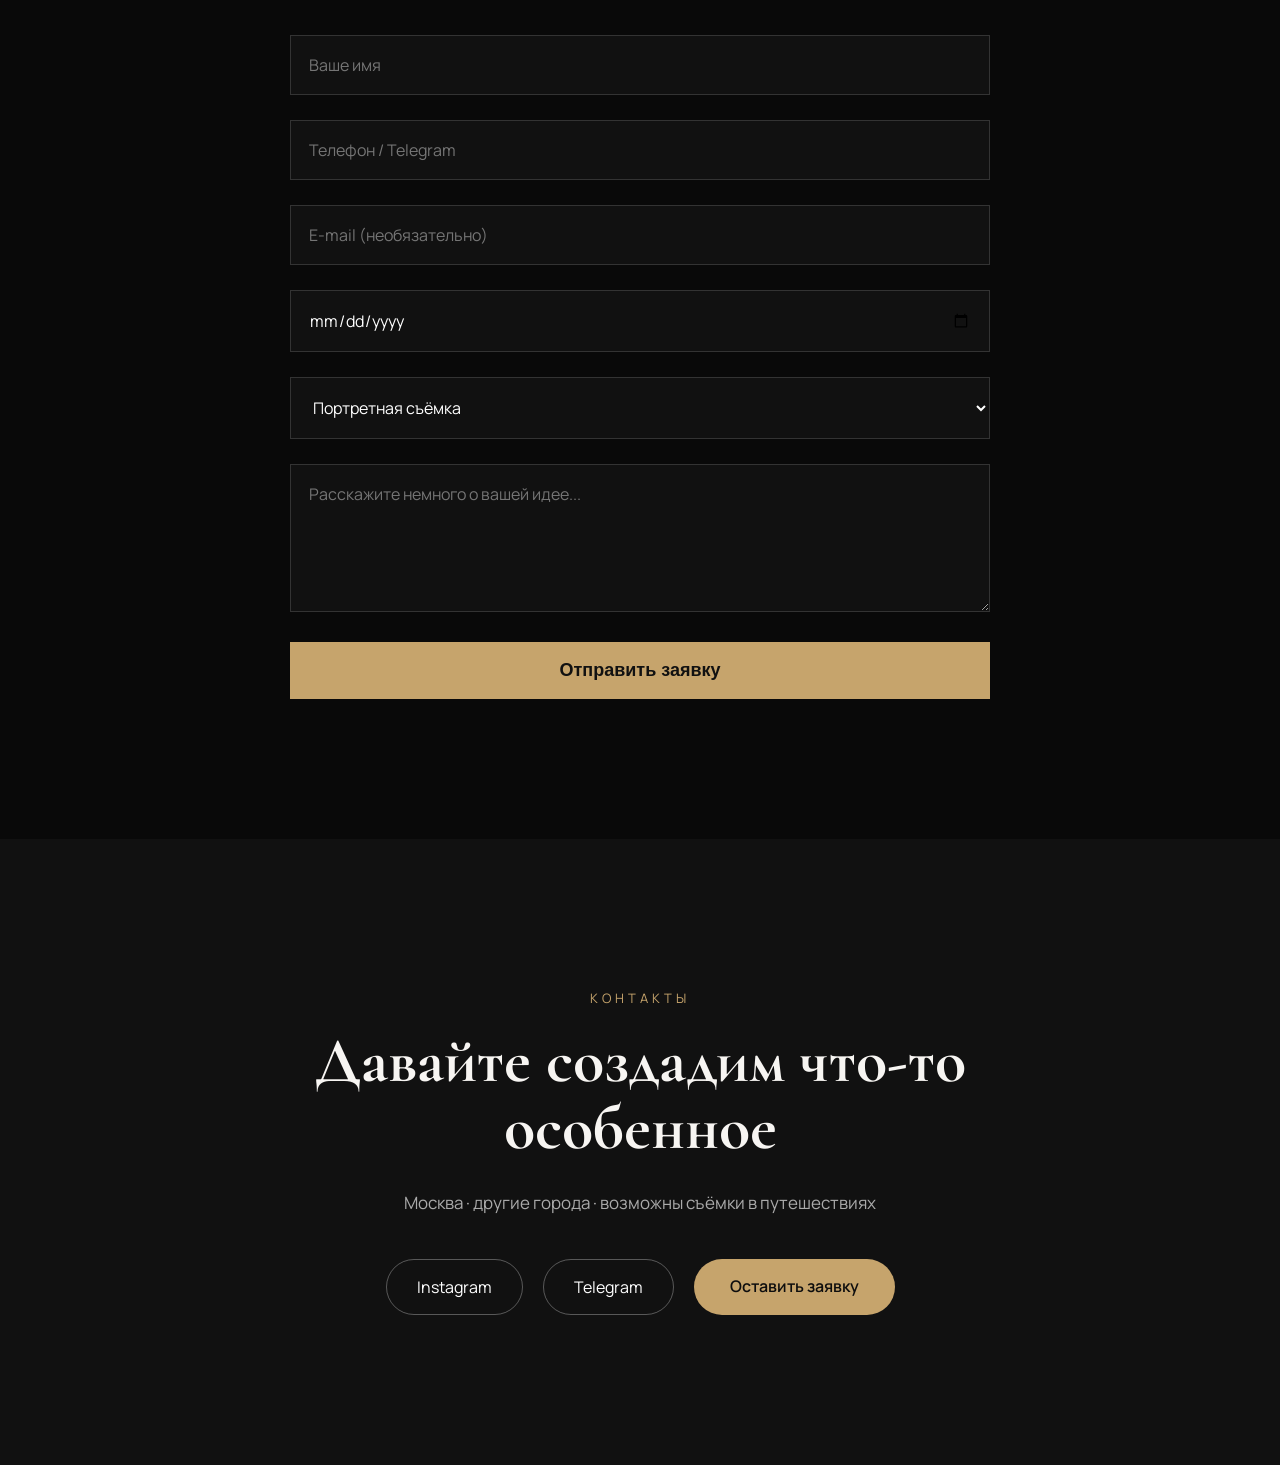
==== commit 6e329bfe: "одключение Telegram для заявок" ====
--- a/index.html
+++ b/index.html
@@ -1,88 +1,167 @@
 <!DOCTYPE html>
 <html lang="ru">
+
 <head>
+
     <meta charset="UTF-8">
-    <meta name="viewport" content="width=device-width, initial-scale=1.0">
-
-    <title>Ксения Дубровская | Creative Photographer</title>
-
-    <meta name="description" content="Творческая, портретная и актерская фотография. Москва и другие города.">
-
-<link rel="stylesheet"
-href="https://cdn.jsdelivr.net/npm/glightbox/dist/css/glightbox.min.css">
-
-<link rel="stylesheet" href="https://unpkg.com/aos@2.3.4/dist/aos.css">
-
-    <link rel="stylesheet" href="css/style.css">
-
-    <link rel="preconnect" href="https://fonts.googleapis.com">
-    <link rel="preconnect" href="https://fonts.gstatic.com" crossorigin>
-
-    <link href="https://fonts.googleapis.com/css2?family=Cormorant+Garamond:wght@400;500;600;700&family=Manrope:wght@300;400;500;600&display=swap" rel="stylesheet">
+
+    <meta
+        name="viewport"
+        content="width=device-width, initial-scale=1.0"
+    >
+
+    <title>
+        Ксения Дубровская | Creative Photographer
+    </title>
+
+    <meta
+        name="description"
+        content="Ксения Дубровская — творческая, портретная и актерская фотография. Москва и другие города."
+    >
+
+    <!-- AOS Animation -->
+
+    <link
+        rel="stylesheet"
+        href="https://unpkg.com/aos@2.3.4/dist/aos.css"
+    >
+
+    <!-- Main CSS -->
+
+    <link
+        rel="stylesheet"
+        href="css/style.css"
+    >
+
+    <!-- Google Fonts -->
+
+    <link
+        rel="preconnect"
+        href="https://fonts.googleapis.com"
+    >
+
+    <link
+        rel="preconnect"
+        href="https://fonts.gstatic.com"
+        crossorigin
+    >
+
+    <link
+        href="https://fonts.googleapis.com/css2?family=Cormorant+Garamond:wght@400;500;600;700&family=Manrope:wght@300;400;500;600&display=swap"
+        rel="stylesheet"
+    >
+
 </head>
 
+
 <body>
 
+
+<!-- =========================
+     HEADER
+========================= -->
+
 <header class="header">
 
     <div class="logo">
-        <span class="logo-kd">KD</span>
-        <span class="logo-name">KSENIA DUBROVSKAYA</span>
-    </div>
+
+        <span class="logo-kd">
+            KD
+        </span>
+
+        <span class="logo-name">
+            KSENIA DUBROVSKAYA
+        </span>
+
+    </div>
+
 
     <nav>
 
-        <a href="#about">Обо мне</a>
-
-        <a href="#portfolio">Портфолио</a>
-
-        <a href="#prices">Стоимость</a>
-
-        <a href="#contacts">Контакты</a>
+        <a href="#about">
+            Обо мне
+        </a>
+
+        <a href="portfolio.html">
+            Портфолио
+        </a>
+
+        <a href="#prices">
+            Стоимость
+        </a>
+
+        <a href="#contacts">
+            Контакты
+        </a>
 
     </nav>
 
 </header>
 
+
+
+<!-- =========================
+     HERO
+========================= -->
+
 <section class="hero">
 
     <div class="overlay"></div>
 
-    <div class="hero-content" data-aos="fade-up">
+
+    <div
+        class="hero-content"
+        data-aos="fade-up"
+    >
 
         <p class="subtitle">
-            Creative Portrait Photographer
-        </p>
+            Photographer
+        </p>
+
 
         <h1>
 
-            КСЕНИЯ <br>
+            КСЕНИЯ
+            <br>
             ДУБРОВСКАЯ
 
         </h1>
 
+
         <p class="city">
 
-            Москва · Worldwide
-
-        </p>
+            Москва · Весь мир
+
+        </p>
+
 
         <div class="buttons">
 
-            <a href="#booking" class="btn">
+            <a
+                href="#booking"
+                class="btn"
+            >
                 Записаться
             </a>
 
-            <a href="https://www.instagram.com/dubrovskenia" target="_blank" class="social">
-
+
+            <a
+                href="https://www.instagram.com/dubrovskenia"
+                target="_blank"
+                rel="noopener noreferrer"
+                class="social"
+            >
                 Instagram
-
             </a>
 
-            <a href="https://t.me/shkseen" target="_blank" class="social">
-
+
+            <a
+                href="https://t.me/shkseen"
+                target="_blank"
+                rel="noopener noreferrer"
+                class="social"
+            >
                 Telegram
-
             </a>
 
         </div>
@@ -90,109 +169,227 @@
     </div>
 
 </section>
-<section id="about" class="about">
+
+
+
+<!-- =========================
+     ABOUT
+========================= -->
+
+<section
+    id="about"
+    class="about"
+>
 
     <div class="container">
 
-        <div class="about-text" data-aos="fade-up">
-
-            <p class="section-subtitle">
-                ОБО МНЕ
-            </p>
-
-            <h2>
-                Фотография как способ увидеть человека настоящим
-            </h2>
-
-            <p>
-                Меня зовут Ксения Дубровская.
-                Я занимаюсь творческой, портретной и актерской фотографией,
-                создавая кадры, в которых важны атмосфера, характер и эмоции.
-            </p>
-
-            <p>
-                Каждая съемка для меня — это совместная история,
-                где красота рождается из доверия, деталей и естественности.
-            </p>
-
-        </div>
-
+
+        <p class="section-subtitle">
+            ОБО МНЕ
+        </p>
+
+
+        <h2 data-aos="fade-up">
+            Фотография,
+            в которой остаётся человек
+        </h2>
+
+
+       <div class="about-editorial">
+
+    <!-- TWO PHOTOS ABOVE TEXT -->
+
+    <div class="about-top-photos">
+
+        <div
+            class="about-photo about-photo-01"
+            data-aos="fade-up"
+        >
+            <img
+                src="assets/about/about-01.jpg"
+                alt="Ксения Дубровская — творческая фотография"
+            >
+        </div>
+
+        <div
+            class="about-photo about-photo-02"
+            data-aos="fade-up"
+        >
+            <img
+                src="assets/about/about-02.jpg"
+                alt="Ксения Дубровская — фотограф"
+            >
+        </div>
+
+    </div>
+
+
+    <!-- TEXT -->
+
+    <div
+        class="about-text"
+        data-aos="fade-up"
+    >
+
+        <h2>
+            Фотография как способ
+            увидеть человека настоящим
+        </h2>
+
+        <p>
+            Меня зовут Ксения Дубровская.
+            Я фотограф, работающий с портретной,
+            творческой и актерской фотографией.
+        </p>
+
+        <p>
+            Мне важно не просто создать красивый кадр,
+            а передать характер человека — его настроение,
+            энергию и индивидуальность.
+        </p>
+
+        <p>
+            Каждая съемка для меня — это пространство
+            для эксперимента, доверия и естественного
+            взаимодействия.
+        </p>
+
+    </div>
+
+
+    <!-- PHOTO BELOW TEXT -->
+
+    <div
+        class="about-photo about-photo-03"
+        data-aos="fade-up"
+    >
+
+        <img
+            src="assets/about/about-03.jpg"
+            alt="Творческая фотография Ксении Дубровской"
+        >
+
+    </div>
+
+</div>
+</div>
     </div>
 
 </section>
-<section id="portfolio" class="portfolio">
+
+
+
+<!-- =========================
+     PORTFOLIO PREVIEW
+========================= -->
+
+<section
+    id="portfolio"
+    class="portfolio"
+>
 
     <div class="container">
+
 
         <p class="section-subtitle">
             ПОРТФОЛИО
         </p>
 
-        <h2>
-            Избранные работы
-        </h2>
-
-        <div class="gallery" data-aos="fade-up">
-
-           <a href="assets/gallery/01.jpg" class="glightbox">
-    <img src="assets/gallery/01.jpg" alt="Творческий портрет">
-</a>
-
-           <a href="assets/gallery/02.jpg" class="glightbox">
-    <img src="assets/gallery/02.jpg" alt="Творческий портрет">
-</a>
-
-            <a href="assets/gallery/03.jpg" class="glightbox">
-    <img src="assets/gallery/03.jpg" alt="Творческий портрет">
-</a>
-
-            <a href="assets/gallery/04.jpg" class="glightbox">
-    <img src="assets/gallery/04.jpg" alt="Творческий портрет">
-</a>
-
-           <a href="assets/gallery/05.jpg" class="glightbox">
-    <img src="assets/gallery/05.jpg" alt="Творческий портрет">
-</a>
-
-           <a href="assets/gallery/06.jpg" class="glightbox">
-    <img src="assets/gallery/06.jpg" alt="Творческий портрет">
-</a>
-
-             <a href="assets/gallery/07.jpg" class="glightbox">
-    <img src="assets/gallery/07.jpg" alt="Творческий портрет">
-</a>
-
-              <a href="assets/gallery/08.jpg" class="glightbox">
-    <img src="assets/gallery/08.jpg" alt="Творческий портрет">
-</a>
-
-               <a href="assets/gallery/09.jpg" class="glightbox">
-    <img src="assets/gallery/09.jpg" alt="Творческий портрет">
-</a>
-
-               <a href="assets/gallery/10.jpg" class="glightbox">
-    <img src="assets/gallery/10.jpg" alt="Творческий портрет">
-</a>
-
-                <a href="assets/gallery/11.jpg" class="glightbox">
-    <img src="assets/gallery/11.jpg" alt="Творческий портрет">
-</a>
-
-                 <a href="assets/gallery/12.jpg" class="glightbox">
-    <img src="assets/gallery/12.jpg" alt="Творческий портрет">
-</a>
-
-                   <a href="assets/gallery/13.jpg" class="glightbox">
-    <img src="assets/gallery/13.jpg" alt="Творческий портрет">
-</a>
-
-                    <a href="assets/gallery/14.jpg" class="glightbox">
-    <img src="assets/gallery/14.jpg" alt="Творческий портрет">
-</a>
-
-                     <a href="assets/gallery/15.jpg" class="glightbox">
-    <img src="assets/gallery/15.jpg" alt="Творческий портрет">
-</a>
+
+        <div
+            class="portfolio-intro"
+            data-aos="fade-up"
+        >
+
+            <h2>
+                Кадры,
+                чтобы почувствовать атмосферу
+            </h2>
+
+
+           
+
+        </div>
+
+
+        <!-- THREE PHOTOS -->
+
+        <div class="portfolio-preview">
+
+    <!-- TWO PHOTOS -->
+
+    <div class="portfolio-row portfolio-row-two">
+
+        <div class="portfolio-item" data-aos="fade-up">
+            <img
+                src="assets/gallery/01.jpg"
+                alt="Творческая фотография"
+            >
+        </div>
+
+        <div class="portfolio-item" data-aos="fade-up">
+            <img
+                src="assets/gallery/02.jpg"
+                alt="Творческая фотография"
+            >
+        </div>
+
+    </div>
+
+
+    <!-- ONE PHOTO -->
+
+    <div
+        class="portfolio-item portfolio-item-large"
+        data-aos="fade-up"
+    >
+
+        <img
+            src="assets/gallery/03.jpg"
+            alt="Творческая фотография"
+        >
+
+    </div>
+
+
+    <!-- TWO PHOTOS -->
+
+    <div class="portfolio-row portfolio-row-two">
+
+        <div class="portfolio-item" data-aos="fade-up">
+
+            <img
+                src="assets/gallery/04.jpg"
+                alt="Творческая фотография"
+            >
+
+        </div>
+
+        <div class="portfolio-item" data-aos="fade-up">
+
+            <img
+                src="assets/gallery/05.jpg"
+                alt="Творческая фотография"
+            >
+
+        </div>
+
+    </div>
+
+</div>
+
+
+        <div
+            class="portfolio-link"
+            data-aos="fade-up"
+        >
+
+            <a
+                href="portfolio.html"
+                class="btn"
+            >
+                Еще фотографии
+            </a>
 
         </div>
 
@@ -200,211 +397,450 @@
 
 </section>
 
-<section id="prices" class="prices">
+
+
+<!-- =========================
+     PRICES
+========================= -->
+
+<section
+    id="prices"
+    class="prices"
+>
 
     <div class="container">
+
 
         <p class="section-subtitle">
             УСЛУГИ
         </p>
 
-        <h2>
-            Стоимость съёмки
+
+        <h2 data-aos="fade-up">
+            Стоимость 
         </h2>
 
+
         <div class="price-grid">
 
-            <div class="price-card">
-
-                <h3>Портретная съёмка</h3>
+
+            <!-- PORTRAIT -->
+
+            <div
+                class="price-card"
+                data-aos="fade-up"
+            >
+
+                <h3>
+                    Портретная съёмка
+                </h3>
+
 
                 <div class="price">
                     от 15 000 ₽
                 </div>
 
+
+                <p class="price-description">
+                    Для тех, кто хочет увидеть себя
+                    по-новому и получить живые,
+                    выразительные фотографии.
+                </p>
+
+
                 <ul>
 
-                    <li>✔ 1,5 часа съёмки</li>
-
-                    <li>✔ Консультация перед съёмкой</li>
-
-                    <li>✔ Помощь с позированием</li>
-
-                    <li>✔ 15 фотографий в ретуши</li>
-
-                    <li>✔ Все удачные кадры в цветокоррекции</li>
+                    <li>
+                        ✔ 1,5 часа съёмки
+                    </li>
+
+                    <li>
+                        ✔ Консультация перед съёмкой
+                    </li>
+
+                    <li>
+                        ✔ Помощь с образом и позированием
+                    </li>
+
+                    <li>
+                        ✔ 15 фотографий в ретуши
+                    </li>
+
+                    <li>
+                        ✔ Все удачные кадры в цветокоррекции
+                    </li>
 
                 </ul>
 
-                <a href="#booking" class="btn">
+
+                <a
+                    href="#booking"
+                    class="btn"
+                >
                     Записаться
                 </a>
 
             </div>
 
-            <div class="price-card featured">
+
+
+            <!-- ACTOR -->
+
+            <div
+                class="price-card featured"
+                data-aos="fade-up"
+            >
 
                 <span class="badge">
                     Самый популярный
                 </span>
 
-                <h3>Актёрское портфолио</h3>
+
+                <h3>
+                    Актёрское портфолио
+                </h3>
+
 
                 <div class="price">
                     от 22 000 ₽
                 </div>
 
+
+                <p class="price-description">
+                    Профессиональная съёмка для актёров,
+                    моделей и творческих специалистов,
+                    которым важно показать себя.
+                </p>
+
+
                 <ul>
 
-                    <li>✔ До 2 часов съёмки</li>
-
-                    <li>✔ Несколько образов</li>
-
-                    <li>✔ Помощь с подбором одежды</li>
-
-                    <li>✔ 30 фотографий в ретуши</li>
-
-                    <li>✔ Все удачные фотографии</li>
+                    <li>
+                        ✔ До 2 часов съёмки
+                    </li>
+
+                    <li>
+                        ✔ Несколько образов
+                    </li>
+
+                    <li>
+                        ✔ Помощь с подбором одежды
+                    </li>
+
+                    <li>
+                        ✔ 30 фотографий в ретуши
+                    </li>
+
+                    <li>
+                        ✔ Все удачные фотографии
+                    </li>
 
                 </ul>
 
-                <a href="#booking" class="btn">
+
+                <a
+                    href="#booking"
+                    class="btn"
+                >
                     Записаться
                 </a>
 
             </div>
 
-            <div class="price-card">
-
-                <h3>Творческий проект</h3>
+
+
+            <!-- CREATIVE -->
+
+            <div
+                class="price-card"
+                data-aos="fade-up"
+            >
+
+                <h3>
+                    Творческий проект
+                </h3>
+
 
                 <div class="price">
                     Индивидуально
                 </div>
 
+
+                <p class="price-description">
+                    Съёмка, созданная под вашу идею:
+                    концепция, настроение, визуальный
+                    стиль и полноценная творческая история.
+                </p>
+
+
                 <ul>
 
-                    <li>✔ Персональная концепция</li>
-
-                    <li>✔ Moodboard</li>
-
-                    <li>✔ Несколько локаций</li>
-
-                    <li>✔ Авторская обработка</li>
-
-                    <li>✔ Индивидуальный расчёт стоимости</li>
+                    <li>
+                        ✔ Персональная концепция
+                    </li>
+
+                    <li>
+                        ✔ Moodboard
+                    </li>
+
+                    <li>
+                        ✔ Подбор локаций
+                    </li>
+
+                    <li>
+                        ✔ Авторская обработка
+                    </li>
+
+                    <li>
+                        ✔ Индивидуальный расчёт
+                    </li>
 
                 </ul>
 
-                <a href="#booking" class="btn">
+
+                <a
+                    href="#booking"
+                    class="btn"
+                >
                     Обсудить проект
                 </a>
 
             </div>
 
-        </div>
-
-        <section id="booking" class="booking">
-
-    <div class="booking-container">
-
-        <h2>Онлайн-запись</h2>
+
+        </div>
+
+    </div>
+
+</section>
+
+
+
+<!-- =========================
+     BOOKING
+========================= -->
+
+<section
+    id="booking"
+    class="booking"
+>
+
+    <div
+        class="booking-container"
+        data-aos="fade-up"
+    >
+
+
+        <p class="section-subtitle">
+            КОНТАКТ
+        </p>
+
+
+        <h2>
+            Онлайн-запись
+        </h2>
+
 
         <p class="booking-subtitle">
-            Заполните форму, и я свяжусь с вами в ближайшее время.
-        </p>
+            Расскажите о вашей идее,
+            и мы обсудим детали будущей съёмки.
+        </p>
+
 
         <form id="bookingForm">
 
+
             <div class="input-group">
+
                 <input
                     type="text"
                     id="name"
                     placeholder="Ваше имя"
-                    required>
+                    required
+                >
+
             </div>
 
+
             <div class="input-group">
+
                 <input
                     type="tel"
                     id="phone"
                     placeholder="Телефон / Telegram"
-                    required>
+                    required
+                >
+
             </div>
 
+
             <div class="input-group">
+
                 <input
                     type="email"
                     id="email"
-                    placeholder="E-mail (необязательно)">
+                    placeholder="E-mail (необязательно)"
+                >
+
             </div>
 
+
             <div class="input-group">
+
                 <input
                     type="date"
-                    id="date">
+                    id="date"
+                >
+
             </div>
 
+
             <div class="input-group">
 
                 <select id="service">
 
-                    <option>Портретная съемка</option>
-
-                    <option>Fashion</option>
-
-                    <option>Lifestyle</option>
-
-                    <option>Актерское портфолио</option>
-
-                    <option>Love Story</option>
-
-                    <option>Другое</option>
+                    <option>
+                        Портретная съёмка
+                    </option>
+
+                    <option>
+                        Fashion
+                    </option>
+
+                    <option>
+                        Lifestyle
+                    </option>
+
+                    <option>
+                        Актёрское портфолио
+                    </option>
+
+                    <option>
+                        Творческий проект
+                    </option>
+
+                    <option>
+                        Другое
+                    </option>
 
                 </select>
 
             </div>
+
 
             <div class="input-group">
 
                 <textarea
                     id="message"
                     rows="5"
-                    placeholder="Расскажите немного о вашей идее..."></textarea>
+                    placeholder="Расскажите немного о вашей идее..."
+                ></textarea>
 
             </div>
+
 
             <button
                 class="booking-btn"
-                type="submit">
-
+                type="submit"
+            >
                 Отправить заявку
-
             </button>
 
+
         </form>
+
 
         <p
             id="successMessage"
-            class="success-message">
-
+            class="success-message"
+        >
             Спасибо! Я свяжусь с вами совсем скоро.
-
-        </p>
+        </p>
+
 
     </div>
 
 </section>
 
+
+
+<!-- =========================
+     CONTACTS
+========================= -->
+
+<section
+    id="contacts"
+    class="contacts"
+>
+
+    <div class="container">
+
+        <p class="section-subtitle">
+            КОНТАКТЫ
+        </p>
+
+
+        <h2 data-aos="fade-up">
+            Давайте создадим
+            что-то особенное
+        </h2>
+
+
+        <p data-aos="fade-up">
+            Москва · другие города · возможны съёмки
+            в путешествиях
+        </p>
+
+
+        <div
+            class="buttons"
+            data-aos="fade-up"
+        >
+
+            <a
+                href="https://www.instagram.com/dubrovskenia"
+                target="_blank"
+                rel="noopener noreferrer"
+                class="social"
+            >
+                Instagram
+            </a>
+
+
+            <a
+                href="https://t.me/shkseen"
+                target="_blank"
+                rel="noopener noreferrer"
+                class="social"
+            >
+                Telegram
+            </a>
+
+
+            <a
+                href="#booking"
+                class="btn"
+            >
+                Оставить заявку
+            </a>
+
+        </div>
+
     </div>
 
 </section>
 
+
+
+<!-- =========================
+     SCRIPTS
+========================= -->
+
 <script src="https://unpkg.com/aos@2.3.4/dist/aos.js"></script>
 
-<script src="https://cdn.jsdelivr.net/npm/glightbox/dist/js/glightbox.min.js"></script>
-
 <script src="js/main.js"></script>
 
+
 </body>
+
 </html>
--- a/css/style.css
+++ b/css/style.css
@@ -1,564 +1,1095 @@
-*{
-    margin:0;
-    padding:0;
-    box-sizing:border-box;
-}
-
-html{
-    scroll-behavior:smooth;
-}
-
-body{
-    background:#090909;
-    color:#f7f5f2;
-    font-family:'Manrope',sans-serif;
-}
-
-/* HEADER */
-
-.header{
-    position:fixed;
-    top:0;
-    left:0;
-    width:100%;
-    padding:30px 60px;
-    display:flex;
-    justify-content:space-between;
-    align-items:center;
-    z-index:1000;
-}
-
-.logo{
-    display:flex;
-    flex-direction:column;
-}
-
-.logo-kd{
-    font-family:'Cormorant Garamond',serif;
-    font-size:32px;
-    color:#c6a46c;
-    letter-spacing:4px;
-}
-
-.logo-name{
-    font-size:10px;
-    letter-spacing:3px;
-    margin-top:4px;
-}
-
-nav{
-    display:flex;
-    gap:40px;
-}
-
-nav a{
-    text-decoration:none;
-    color:#f7f5f2;
-    font-size:14px;
-    letter-spacing:1px;
-    transition:.3s;
-}
-
-nav a:hover{
-    color:#c6a46c;
-}
-
-/* HERO */
-
-.hero{
-    position:relative;
-    height:100vh;
-
-    background-image:url("../assets/hero/hero.jpg");
-    background-size:cover;
-    background-position:center;
-
-    display:flex;
-    justify-content:center;
-    align-items:center;
-
-    text-align:center;
-}
-
-.overlay{
-    position:absolute;
-    inset:0;
+/* =========================================
+   RESET
+========================================= */
+
+* {
+    margin: 0;
+    padding: 0;
+    box-sizing: border-box;
+}
+
+html {
+    scroll-behavior: smooth;
+}
+
+body {
+    background: #090909;
+    color: #f7f5f2;
+    font-family: 'Manrope', sans-serif;
+}
+
+img {
+    max-width: 100%;
+    height: auto;
+}
+
+a {
+    text-decoration: none;
+}
+
+
+/* =========================================
+   CONTAINER
+========================================= */
+
+.container {
+    width: min(1200px, 80%);
+    margin: 0 auto;
+}
+
+
+/* =========================================
+   HEADER
+========================================= */
+
+.header {
+    position: fixed;
+    top: 0;
+    left: 0;
+    width: 100%;
+
+    padding: 30px 60px;
+
+    display: flex;
+    justify-content: space-between;
+    align-items: center;
+
+    z-index: 1000;
+
+    background: linear-gradient(
+        to bottom,
+        rgba(0, 0, 0, 0.45),
+        transparent
+    );
+}
+
+
+/* LOGO */
+
+.logo {
+    display: flex;
+    flex-direction: column;
+    text-decoration: none;
+}
+
+.logo-kd {
+    font-family: 'Cormorant Garamond', serif;
+    font-size: 32px;
+    color: #c6a46c;
+    letter-spacing: 4px;
+}
+
+.logo-name {
+    font-size: 10px;
+    letter-spacing: 3px;
+    margin-top: 4px;
+    color: #f7f5f2;
+}
+
+
+/* NAVIGATION */
+
+nav {
+    display: flex;
+    gap: 40px;
+}
+
+nav a {
+    text-decoration: none;
+    color: #f7f5f2;
+    font-size: 14px;
+    letter-spacing: 1px;
+    transition: .3s;
+}
+
+nav a:hover {
+    color: #c6a46c;
+}
+
+
+/* =========================================
+   HERO
+========================================= */
+
+.hero {
+    position: relative;
+
+    min-height: 100vh;
+
+    background-image: url("../assets/hero/hero.jpg");
+    background-size: cover;
+    background-position: center;
+
+    display: flex;
+    justify-content: center;
+    align-items: center;
+
+    text-align: center;
+}
+
+.overlay {
+    position: absolute;
+    inset: 0;
+
     background:
-linear-gradient(
-180deg,
-rgba(0,0,0,.15),
-rgba(0,0,0,.60),
-rgba(0,0,0,.85)
-);
-}
-
-.hero-content{
-    position:relative;
-    z-index:2;
-    max-width:900px;
-    padding:20px;
-}
-
-.subtitle{
-    text-transform:uppercase;
-    letter-spacing:4px;
-    color:#c6a46c;
-    margin-bottom:20px;
-}
-
-.hero h1{
-    font-family:'Cormorant Garamond',serif;
-    font-size:90px;
-    line-height:0.95;
-    font-weight:600;
-    margin-bottom:30px;
-}
-
-.city{
-    font-size:18px;
-    color:#dddddd;
-    margin-bottom:40px;
-}
-
-.buttons{
-    display:flex;
-    justify-content:center;
-    gap:20px;
-    flex-wrap:wrap;
-}
-
-.btn{
-    text-decoration:none;
-    background:#c6a46c;
-    color:#0e0e0e;
-    padding:16px 36px;
-    border-radius:50px;
-    font-weight:600;
-    transition:.3s;
-}
-
-.btn:hover{
-    transform:translateY(-3px);
-}
-
-.social{
-    text-decoration:none;
-    color:white;
-    border:1px solid rgba(255,255,255,.3);
-    padding:16px 30px;
-    border-radius:50px;
-    transition:.3s;
-}
-
-.social:hover{
-    border-color:#c6a46c;
-    color:#c6a46c;
-}
-
-/* MOBILE */
-
-@media(max-width:768px){
-
-    .header{
-        padding:20px;
-        flex-direction:column;
-        gap:15px;
-    }
-
-    nav{
-        gap:15px;
-        flex-wrap:wrap;
-        justify-content:center;
-    }
-
-    .hero h1{
-        font-size:48px;
-    }
-
-    .buttons{
-        flex-direction:column;
-        align-items:center;
-    }
-
-}
-/* ==========================
-ABOUT
-========================== */
-
-.about{
-
-    background:#111;
-
-    padding:140px 10%;
-
-}
-
-.container{
-
-    max-width:1200px;
-
-    margin:auto;
-
-}
-
-.about-text{
-
-    max-width:760px;
-
-}
-
-.section-subtitle{
-
-    color:#c6a46c;
-
-    letter-spacing:4px;
-
-    text-transform:uppercase;
-
-    margin-bottom:20px;
-
-}
-
-.about h2{
-
-    font-family:'Cormorant Garamond',serif;
-
-    font-size:60px;
-
-    line-height:1.1;
-
-    margin-bottom:35px;
-
-}
-
-.about p{
-
-    color:#d4d4d4;
-
-    font-size:18px;
-
-    line-height:1.9;
-
-    margin-bottom:25px;
-
-}
-/* ==========================
-PORTFOLIO
-========================== */
-
-.portfolio{
-
-    padding:140px 10%;
-
-    background:#0b0b0b;
-
-}
-
-.portfolio h2{
-
-    font-family:'Cormorant Garamond',serif;
-
-    font-size:60px;
-
-    margin-bottom:70px;
-
-}
-
-.gallery a{
-    overflow:hidden;
-    display:block;
-    border-radius:18px;
-}
-
-.gallery img{
-
-    width:100%;
-    height:420px;
-
-    object-fit:cover;
-
-    display:block;
-
-    transition:.6s ease;
-
-}
-
-.gallery a:hover img{
-
-    transform:scale(1.05);
-
-    filter:brightness(1.08);
-
-}
-
-@media(max-width:900px){
-
-    .gallery{
-
-        grid-template-columns:1fr;
-
-    }
-
-    .gallery img{
-
-        height:500px;
-
-    }
-
-}
-.gallery img{
+        linear-gradient(
+            180deg,
+            rgba(0, 0, 0, .15),
+            rgba(0, 0, 0, .60),
+            rgba(0, 0, 0, .85)
+        );
+}
+
+.hero-content {
+    position: relative;
+    z-index: 2;
+
+    max-width: 900px;
+    padding: 20px;
+}
+
+.subtitle {
+    text-transform: uppercase;
+    letter-spacing: 4px;
+    color: #c6a46c;
+    margin-bottom: 20px;
+}
+
+.hero h1 {
+    font-family: 'Cormorant Garamond', serif;
+
+    font-size: 90px;
+    line-height: .95;
+    font-weight: 600;
+
+    margin-bottom: 30px;
+}
+
+.city {
+    font-size: 18px;
+    color: #ddd;
+    margin-bottom: 40px;
+}
+
+
+/* =========================================
+   BUTTONS
+========================================= */
+
+.buttons {
+    display: flex;
+    justify-content: center;
+    gap: 20px;
+    flex-wrap: wrap;
+}
+
+.btn {
+    display: inline-block;
+
+    text-decoration: none;
+
+    background: #c6a46c;
+    color: #0e0e0e;
+
+    padding: 16px 36px;
+
+    border-radius: 50px;
+
+    font-weight: 600;
+
+    transition: .3s;
+}
+
+.btn:hover {
+    transform: translateY(-3px);
+}
+
+.social {
+    display: inline-block;
+
+    text-decoration: none;
+
+    color: white;
+
+    border: 1px solid rgba(255,255,255,.3);
+
+    padding: 16px 30px;
+
+    border-radius: 50px;
+
+    transition: .3s;
+}
+
+.social:hover {
+    border-color: #c6a46c;
+    color: #c6a46c;
+}
+
+
+/* =========================================
+   SECTION COMMON
+========================================= */
+
+section {
+    position: relative;
+}
+
+.section-subtitle {
+    color: #c6a46c;
+
+    letter-spacing: 4px;
+
+    text-transform: uppercase;
+
+    margin-bottom: 20px;
+
+    font-size: 13px;
+}
+
+
+/* =========================================
+   ABOUT
+========================================= */
+
+.about {
+    background: #111;
+    padding: 150px 0;
+}
+
+.about-editorial {
+    display: flex;
+    flex-direction: column;
+
+    gap: 80px;
+
+    width: 100%;
+}
+
+
+/* TWO PHOTOS ABOVE TEXT */
+
+.about-top-photos {
+    display: grid;
+
+    grid-template-columns: .8fr 1.2fr;
+
+    gap: 40px;
+
+    align-items: start;
+
+    width: 100%;
+}
+
+
+/* ABOUT PHOTO */
+
+.about-photo {
+    overflow: hidden;
+}
+
+.about-photo img {
+    display: block;
+
+    width: 100%;
+    height: auto;
+
+    object-fit: contain;
+
+    transition: transform .8s ease;
+}
+
+.about-photo:hover img {
+    transform: scale(1.02);
+}
+
+
+/* PHOTO 01 */
+
+.about-photo-01 {
+    padding-top: 70px;
+}
+
+
+/* PHOTO 02 — WIDE */
+
+.about-photo-02 {
+    width: 100%;
+}
+
+
+/* TEXT */
+
+.about-text {
+    width: min(760px, 100%);
+    margin: 0 auto;
+
+    align-self: center;
+}
+
+.about-text h2 {
+    font-family: 'Cormorant Garamond', serif;
+
+    font-size: clamp(45px, 5vw, 70px);
+
+    line-height: 1.05;
+
+    margin-bottom: 40px;
+}
+
+.about-text p {
+    color: #d4d4d4;
+
+    font-size: 18px;
+
+    line-height: 1.9;
+
+    margin-bottom: 28px;
+}
+
+
+/* PHOTO 03 — BELOW TEXT */
+
+.about-photo-03 {
+    width: 100%;
+
+    max-width: 1050px;
+
+    margin: 0 auto;
+}
+
+
+/* =========================================
+   PORTFOLIO PREVIEW — MAIN PAGE
+========================================= */
+
+.portfolio {
+    padding: 150px 0;
+
+    background: #0b0b0b;
+}
+
+.portfolio-intro {
+    max-width: 1200px;
+
+    margin-bottom: 70px;
+}
+
+.portfolio-intro h2 {
+    font-family: 'Cormorant Garamond', serif;
+
+    font-size: clamp(45px, 5vw, 70px);
+
+    line-height: 1.05;
+
+    margin-bottom: 25px;
+
+    text-align: center;
+
+    white-space: nowrap;
+}
+
+.portfolio-intro p {
+    color: #aaa;
+
+    font-size: 17px;
+
+    line-height: 1.8;
+}
+
+
+/* =========================================
+   MAIN PAGE PHOTO PREVIEW
+========================================= */
+
+.portfolio-preview {
+    display: flex;
+
+    flex-direction: column;
+
+    gap: 35px;
+
+    width: 100%;
+}
+
+
+/* TWO PHOTOS */
+
+.portfolio-row-two {
+    display: grid;
+
+    grid-template-columns: 1fr 1fr;
+
+    gap: 35px;
+
+    width: 100%;
+}
+
+
+/* ONE LARGE PHOTO */
+
+.portfolio-item-large {
+    width: 100%;
+}
+
+
+/* PHOTO */
+
+.portfolio-item {
+    overflow: hidden;
+
+    background: transparent;
+}
+
+.portfolio-item img {
+    display: block;
+
+    width: 100%;
+
+    height: auto;
+
+    object-fit: contain;
+
+    transition: transform .8s ease;
+}
+
+.portfolio-item:hover img {
+    transform: scale(1.015);
+}
+
+
+/* BUTTON UNDER PREVIEW */
+
+.portfolio-link {
+    margin-top: 70px;
+
+    text-align: center;
+}
+
+
+/* =========================================
+   PRICES
+========================================= */
+
+.prices {
+    padding: 150px 0;
+
+    background: #111;
+}
+
+.prices > .container > h2 {
+    font-family: 'Cormorant Garamond', serif;
+
+    font-size: clamp(45px, 5vw, 65px);
+
+    margin-bottom: 20px;
+}
+
+.price-grid {
+    margin-top: 70px;
+
+    display: grid;
+
+    grid-template-columns: repeat(3, 1fr);
+
+    gap: 35px;
+}
+
+.price-card {
+    background: #171717;
+
+    border: 1px solid rgba(255,255,255,.08);
+
+    border-radius: 22px;
+
+    padding: 45px;
+
+    position: relative;
+
+    transition: .4s ease;
+}
+
+.price-card:hover {
+    transform: translateY(-10px);
+
+    border-color: #c6a46c;
 
     box-shadow:
-        0 20px 50px rgba(0,0,0,.35);
-
-}
-/* ==========================
-   PRICES
-========================== */
-
-.prices{
-    padding:140px 10%;
-    background:#111;
-}
-
-.price-grid{
-    margin-top:70px;
-    display:grid;
-    grid-template-columns:repeat(3,1fr);
-    gap:35px;
-}
-
-.price-card{
-
-    background:#171717;
-
-    border:1px solid rgba(255,255,255,.08);
-
-    border-radius:22px;
-
-    padding:45px;
-
-    position:relative;
-
-    transition:.4s ease;
-
-}
-
-.price-card:hover{
-
-    transform:translateY(-10px);
-
-    border-color:#c6a46c;
-
-    box-shadow:0 25px 60px rgba(0,0,0,.45);
-
-}
-
-.price-card h3{
-
-    font-family:'Cormorant Garamond',serif;
-
-    font-size:36px;
-
-    margin-bottom:25px;
-
-}
-
-.price{
-
-    font-size:34px;
-
-    color:#c6a46c;
-
-    margin-bottom:30px;
-
-}
-
-.price-card ul{
-
-    list-style:none;
-
-    margin-bottom:35px;
-
-}
-
-.price-card li{
-
-    margin-bottom:14px;
-
-    color:#d8d8d8;
-
-    line-height:1.7;
-
-}
-
-.featured{
-
-    border:2px solid #c6a46c;
-
-    transform:scale(1.03);
-
-}
-
-.badge{
-
-    position:absolute;
-
-    top:-14px;
-
-    left:50%;
-
-    transform:translateX(-50%);
-
-    background:#c6a46c;
-
-    color:#111;
-
-    padding:8px 18px;
-
-    border-radius:40px;
-
-    font-size:13px;
-
-    font-weight:700;
-
-    letter-spacing:1px;
-
-}
-
-@media(max-width:1000px){
-
-.price-grid{
-
-grid-template-columns:1fr;
-
-}
-
-.featured{
-
-transform:none;
-
-}
-
-}
-/* ==========================
+        0 25px 60px rgba(0,0,0,.45);
+}
+
+.price-card h3 {
+    font-family: 'Cormorant Garamond', serif;
+
+    font-size: 36px;
+
+    margin-bottom: 25px;
+}
+
+.price {
+    font-size: 34px;
+
+    color: #c6a46c;
+
+    margin-bottom: 25px;
+}
+
+.price-description {
+    color: #aaa;
+
+    line-height: 1.7;
+
+    font-size: 15px;
+
+    margin-bottom: 30px;
+}
+
+.price-card ul {
+    list-style: none;
+
+    margin-bottom: 35px;
+}
+
+.price-card li {
+    margin-bottom: 14px;
+
+    color: #d8d8d8;
+
+    line-height: 1.7;
+}
+
+
+/* FEATURED */
+
+.featured {
+    border: 2px solid #c6a46c;
+
+    transform: scale(1.03);
+}
+
+.badge {
+    position: absolute;
+
+    top: -14px;
+
+    left: 50%;
+
+    transform: translateX(-50%);
+
+    background: #c6a46c;
+
+    color: #111;
+
+    padding: 8px 18px;
+
+    border-radius: 40px;
+
+    font-size: 13px;
+
+    font-weight: 700;
+
+    letter-spacing: 1px;
+
+    white-space: nowrap;
+}
+
+
+/* =========================================
    BOOKING
-========================== */
-
-.booking{
-
-padding:120px 10%;
-
-background:#090909;
-
-}
-
-.booking-container{
-
-max-width:700px;
-
-margin:auto;
-
-}
-
-.booking h2{
-
-text-align:center;
-
-font-size:42px;
-
-margin-bottom:20px;
-
-}
-
-.booking-subtitle{
-
-text-align:center;
-
-opacity:.7;
-
-margin-bottom:60px;
-
-}
-
-.input-group{
-
-margin-bottom:25px;
-
+========================================= */
+
+.booking {
+    padding: 140px 0;
+
+    background: #090909;
+}
+
+.booking-container {
+    max-width: 700px;
+
+    margin: auto;
+}
+
+.booking .section-subtitle {
+    text-align: center;
+}
+
+.booking h2 {
+    font-family: 'Cormorant Garamond', serif;
+
+    font-size: 55px;
+
+    text-align: center;
+
+    margin-bottom: 20px;
+}
+
+.booking-subtitle {
+    text-align: center;
+
+    color: #aaa;
+
+    line-height: 1.8;
+
+    margin-bottom: 60px;
+}
+
+.input-group {
+    margin-bottom: 25px;
 }
 
 .booking input,
 .booking textarea,
-.booking select{
-
-width:100%;
-
-padding:18px;
-
-background:#111;
-
-border:1px solid #333;
-
-color:white;
-
-font-size:16px;
-
-transition:.35s;
-
+.booking select {
+    width: 100%;
+
+    padding: 18px;
+
+    background: #111;
+
+    border: 1px solid #333;
+
+    color: white;
+
+    font-family: 'Manrope', sans-serif;
+
+    font-size: 16px;
+
+    transition: .35s;
 }
 
 .booking input:focus,
 .booking textarea:focus,
-.booking select:focus{
-
-outline:none;
-
-border-color:#b58b57;
-
-}
-
-.booking textarea{
-
-resize:none;
-
-}
-
-.booking-btn{
-
-width:100%;
-
-padding:18px;
-
-background:#b58b57;
-
-color:white;
-
-font-size:18px;
-
-border:none;
-
-cursor:pointer;
-
-transition:.3s;
-
-}
-
-.booking-btn:hover{
-
-background:#d6a66d;
-
-}
-
-.success-message{
-
-display:none;
-
-margin-top:25px;
-
-text-align:center;
-
-color:#b58b57;
-
-font-size:18px;
+.booking select:focus {
+    outline: none;
+
+    border-color: #c6a46c;
+}
+
+.booking textarea {
+    resize: vertical;
+}
+
+.booking-btn {
+    width: 100%;
+
+    padding: 18px;
+
+    background: #c6a46c;
+
+    color: #111;
+
+    font-size: 18px;
+
+    font-weight: 600;
+
+    border: none;
+
+    cursor: pointer;
+
+    transition: .3s;
+}
+
+.booking-btn:hover {
+    background: #d6a66d;
+}
+
+.success-message {
+    display: none;
+
+    margin-top: 25px;
+
+    text-align: center;
+
+    color: #c6a46c;
+
+    font-size: 18px;
+}
+
+
+/* =========================================
+   CONTACTS
+========================================= */
+
+.contacts {
+    padding: 150px 0;
+
+    background: #111;
+
+    text-align: center;
+}
+
+.contacts h2 {
+    font-family: 'Cormorant Garamond', serif;
+
+    font-size: clamp(45px, 5vw, 70px);
+
+    line-height: 1.05;
+
+    max-width: 800px;
+
+    margin: 0 auto 30px;
+}
+
+.contacts p:not(.section-subtitle) {
+    color: #aaa;
+
+    font-size: 17px;
+
+    margin-bottom: 45px;
+}
+
+
+/* =========================================
+   FULL PORTFOLIO PAGE
+========================================= */
+
+.full-portfolio {
+    min-height: 100vh;
+
+    padding: 170px 0 120px;
+
+    background: #090909;
+}
+
+
+/* =========================================
+   PORTFOLIO HEADER
+========================================= */
+
+.portfolio-header {
+    width: min(1200px, 88%);
+
+    margin: 0 auto 80px;
+
+    text-align: center;
+}
+
+.portfolio-header h1 {
+    font-family: 'Cormorant Garamond', serif;
+
+    font-size: clamp(55px, 7vw, 100px);
+
+    line-height: .95;
+
+    font-weight: 500;
+
+    margin-bottom: 30px;
+}
+
+.portfolio-description {
+    color: #aaa;
+
+    font-size: 17px;
+
+    line-height: 1.7;
+}
+
+
+/* =========================================
+   FULL PORTFOLIO COLLAGE
+========================================= */
+
+.full-gallery {
+    width: 90%;
+    max-width: 1500px;
+
+    margin: 0 auto;
+
+    column-count: 3;
+    column-gap: 22px;
+}
+
+
+/* =========================================
+   PHOTO
+========================================= */
+
+.full-gallery-item {
+    display: block;
+
+    width: 100%;
+
+    margin: 0 0 22px;
+
+    break-inside: avoid;
+
+    overflow: hidden;
+
+    text-decoration: none;
+
+    background: transparent;
+}
+
+
+/* IMAGE */
+
+.full-gallery-item img {
+    display: block;
+
+    width: 100%;
+    height: auto;
+
+    object-fit: contain;
+
+    transition:
+        transform .7s cubic-bezier(.2,.6,.2,1),
+        filter .7s ease;
+}
+
+
+/* =========================================
+   HOVER
+========================================= */
+
+.full-gallery-item:hover img {
+    transform: scale(1.025);
+
+    filter: brightness(1.04);
+}
+
+
+/* =========================================
+   TABLET
+========================================= */
+
+@media (max-width: 1000px) {
+
+    .full-gallery {
+        width: 92%;
+
+        column-count: 2;
+        column-gap: 18px;
+    }
+
+    .full-gallery-item {
+        margin-bottom: 18px;
+    }
+
+}
+
+
+/* =========================================
+   MOBILE
+========================================= */
+
+@media (max-width: 600px) {
+
+    .full-gallery {
+        width: 92%;
+
+        column-count: 1;
+    }
+
+    .full-gallery-item {
+        margin-bottom: 18px;
+    }
+
+}
+
+
+/* =========================================
+   TABLET
+========================================= */
+
+@media (max-width: 1000px) {
+
+    .header {
+        padding: 25px 30px;
+    }
+
+    nav {
+        gap: 20px;
+    }
+
+
+    /* ABOUT */
+
+    .about-top-photos {
+        grid-template-columns: 1fr;
+    }
+
+    .about-photo-01 {
+        padding-top: 0;
+    }
+
+    .about-photo-03 {
+        max-width: 900px;
+    }
+
+
+    /* PRICES */
+
+    .price-grid {
+        grid-template-columns: 1fr;
+    }
+
+    .featured {
+        transform: none;
+    }
+
+
+    /* FULL PORTFOLIO */
+
+    .full-gallery {
+        width: 90%;
+
+        column-count: 2;
+
+        column-gap: 20px;
+    }
+
+}
+
+
+/* =========================================
+   MOBILE
+========================================= */
+
+@media (max-width: 768px) {
+
+    .container {
+        width: 88%;
+    }
+
+
+    /* HEADER */
+
+    .header {
+        padding: 20px;
+
+        flex-direction: column;
+
+        gap: 15px;
+    }
+
+    nav {
+        gap: 15px;
+
+        flex-wrap: wrap;
+
+        justify-content: center;
+    }
+
+    nav a {
+        font-size: 12px;
+    }
+
+
+    /* HERO */
+
+    .hero h1 {
+        font-size: 48px;
+    }
+
+    .hero {
+        background-position: center;
+    }
+
+    .buttons {
+        flex-direction: column;
+
+        align-items: center;
+    }
+
+
+    /* SECTIONS */
+
+    .about,
+    .portfolio,
+    .prices,
+    .booking,
+    .contacts {
+        padding: 100px 0;
+    }
+
+
+    /* ABOUT */
+
+    .about-editorial {
+        gap: 45px;
+    }
+
+    .about-top-photos {
+        grid-template-columns: 1fr;
+
+        gap: 30px;
+    }
+
+    .about-photo-01 {
+        padding-top: 0;
+    }
+
+    .about-photo-03 {
+        width: 100%;
+    }
+
+    .about-text {
+        width: 100%;
+    }
+
+    .about-text h2 {
+        font-size: 46px;
+    }
+
+    .about-text p {
+        font-size: 17px;
+    }
+
+
+    /* PORTFOLIO PREVIEW */
+
+    .portfolio-intro h2 {
+        white-space: normal;
+
+        font-size: 46px;
+    }
+
+    .portfolio-row-two {
+        grid-template-columns: 1fr;
+
+        gap: 30px;
+    }
+
+    .portfolio-preview {
+        gap: 30px;
+    }
+
+
+    /* BOOKING */
+
+    .booking h2 {
+        font-size: 46px;
+    }
+
+
+    /* FULL PORTFOLIO */
+
+    .full-portfolio {
+        padding: 140px 0 80px;
+    }
+
+    .portfolio-header {
+        width: 88%;
+
+        margin-bottom: 60px;
+    }
+
+    .portfolio-header h1 {
+        font-size: 56px;
+    }
+
+    .portfolio-description {
+        font-size: 15px;
+    }
+
+    .full-gallery {
+        width: 92%;
+
+        column-count: 1;
+    }
+
+    .full-gallery-item {
+        margin-bottom: 18px;
+    }
 
 }
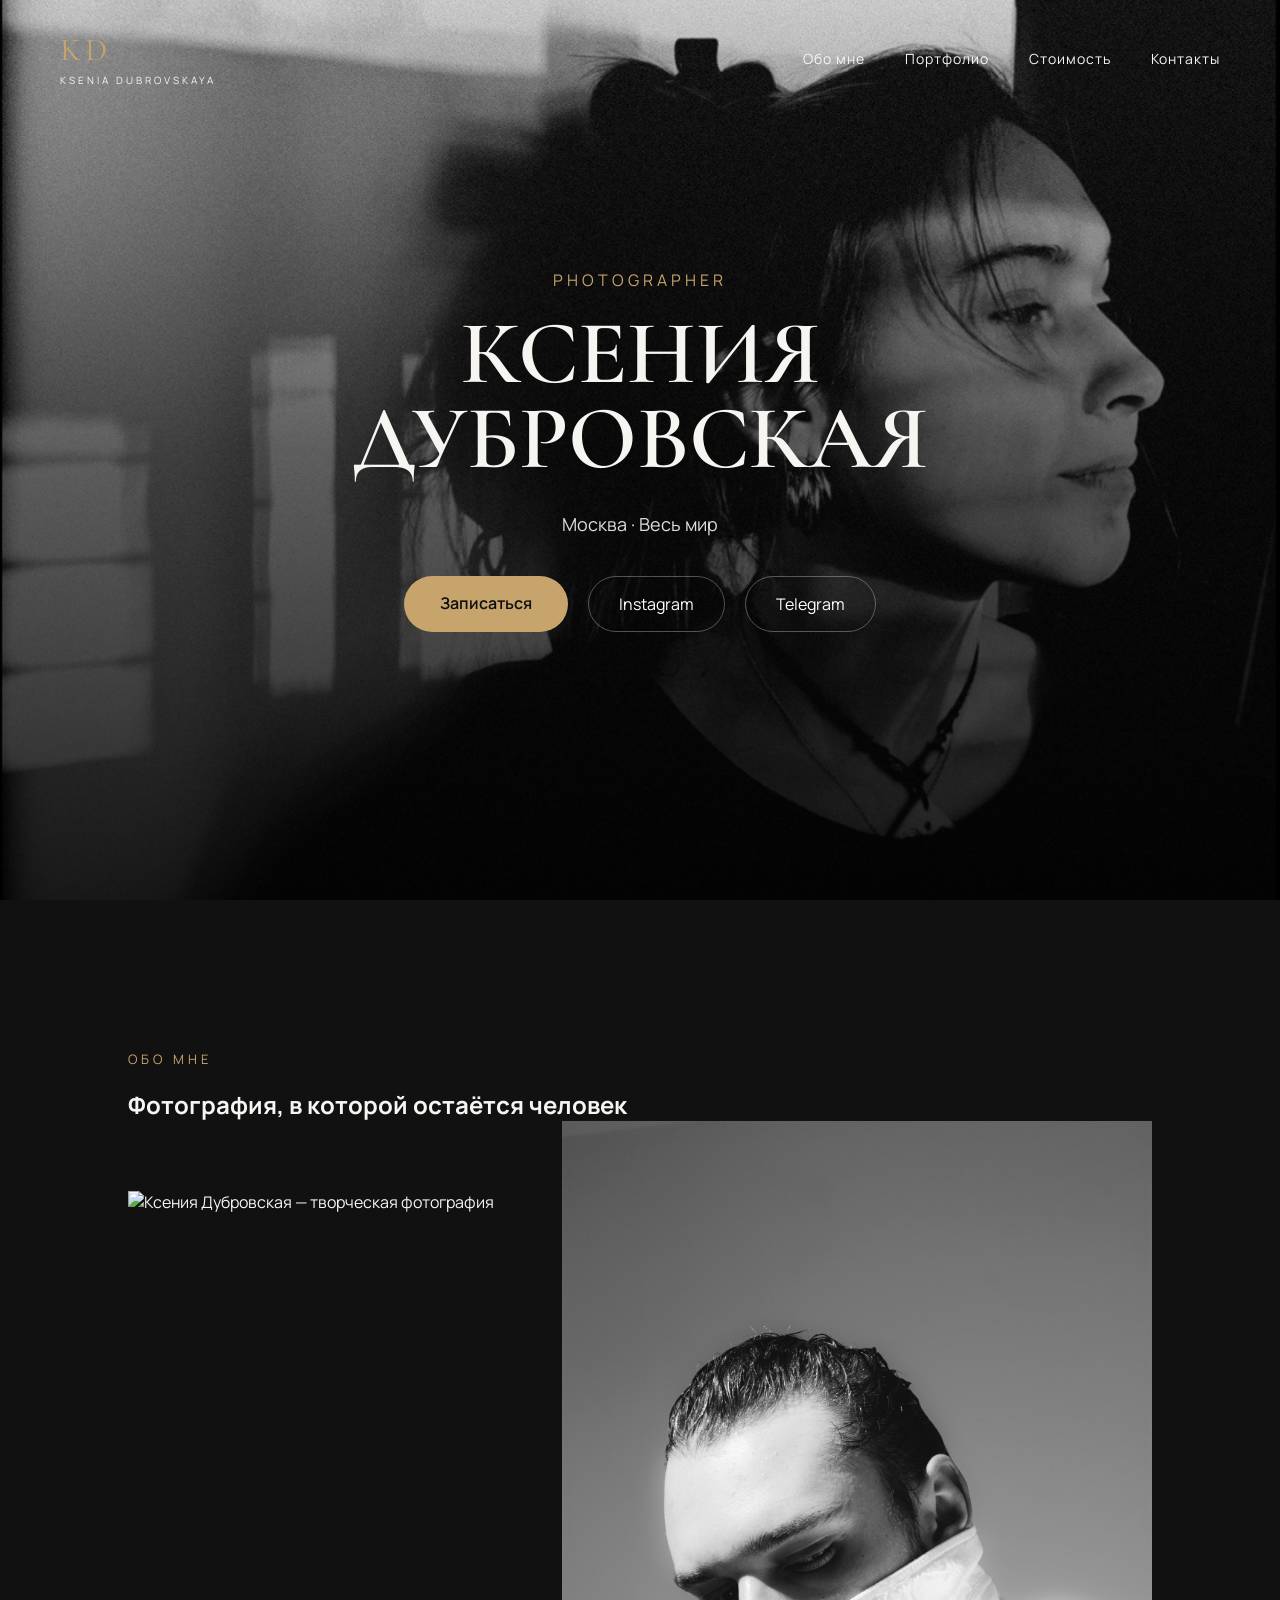
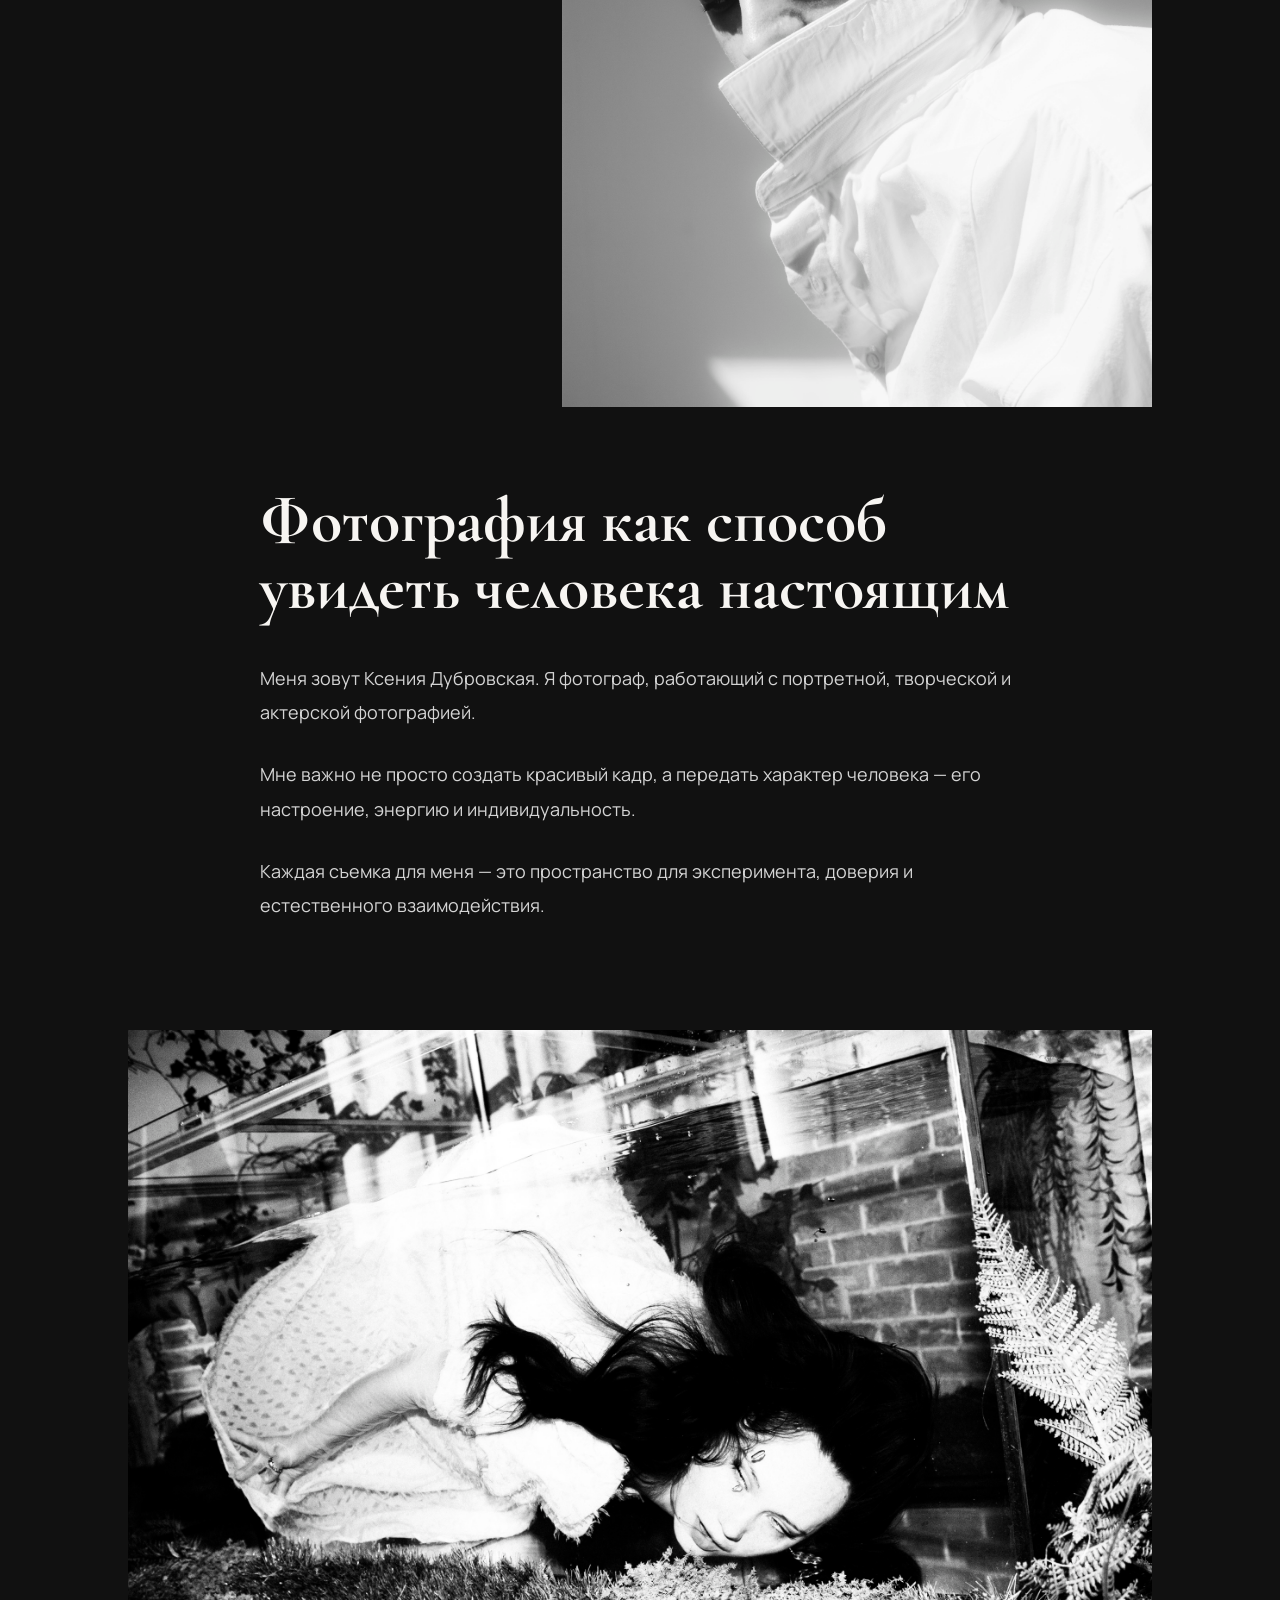
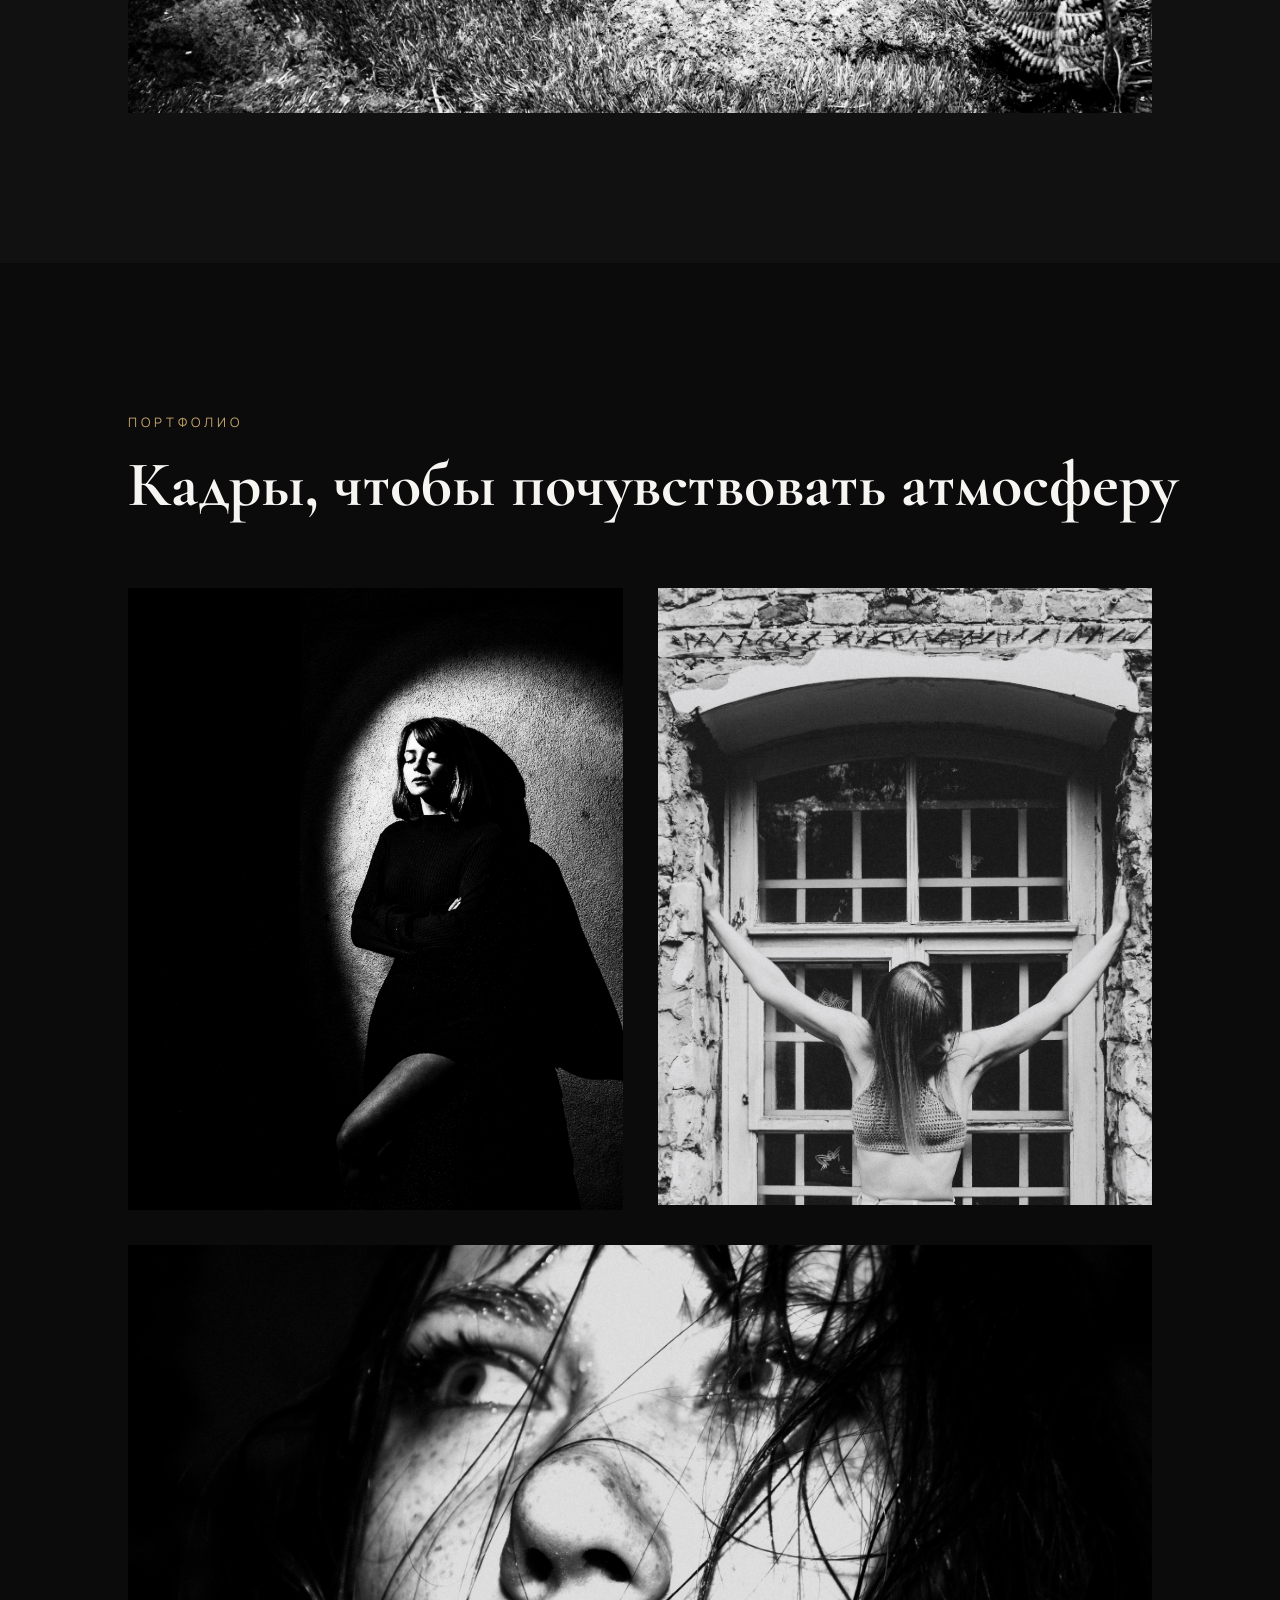
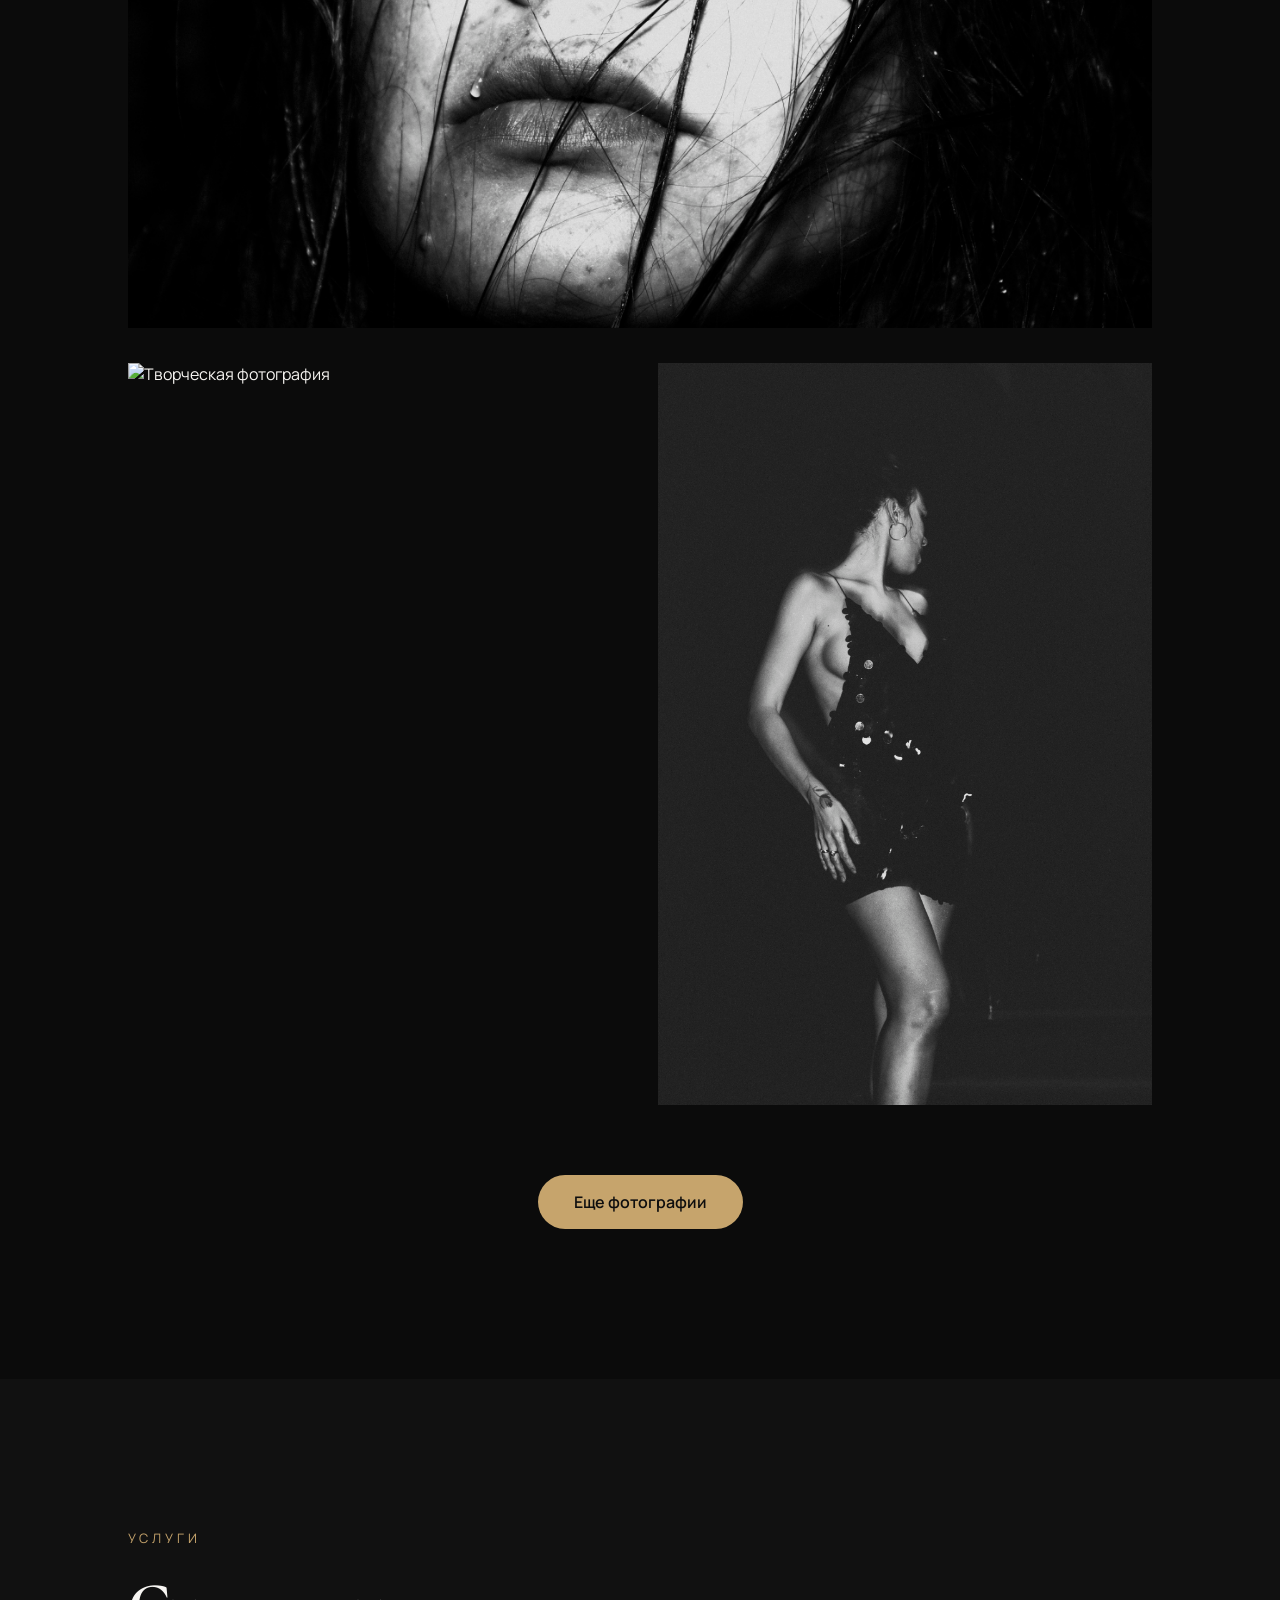
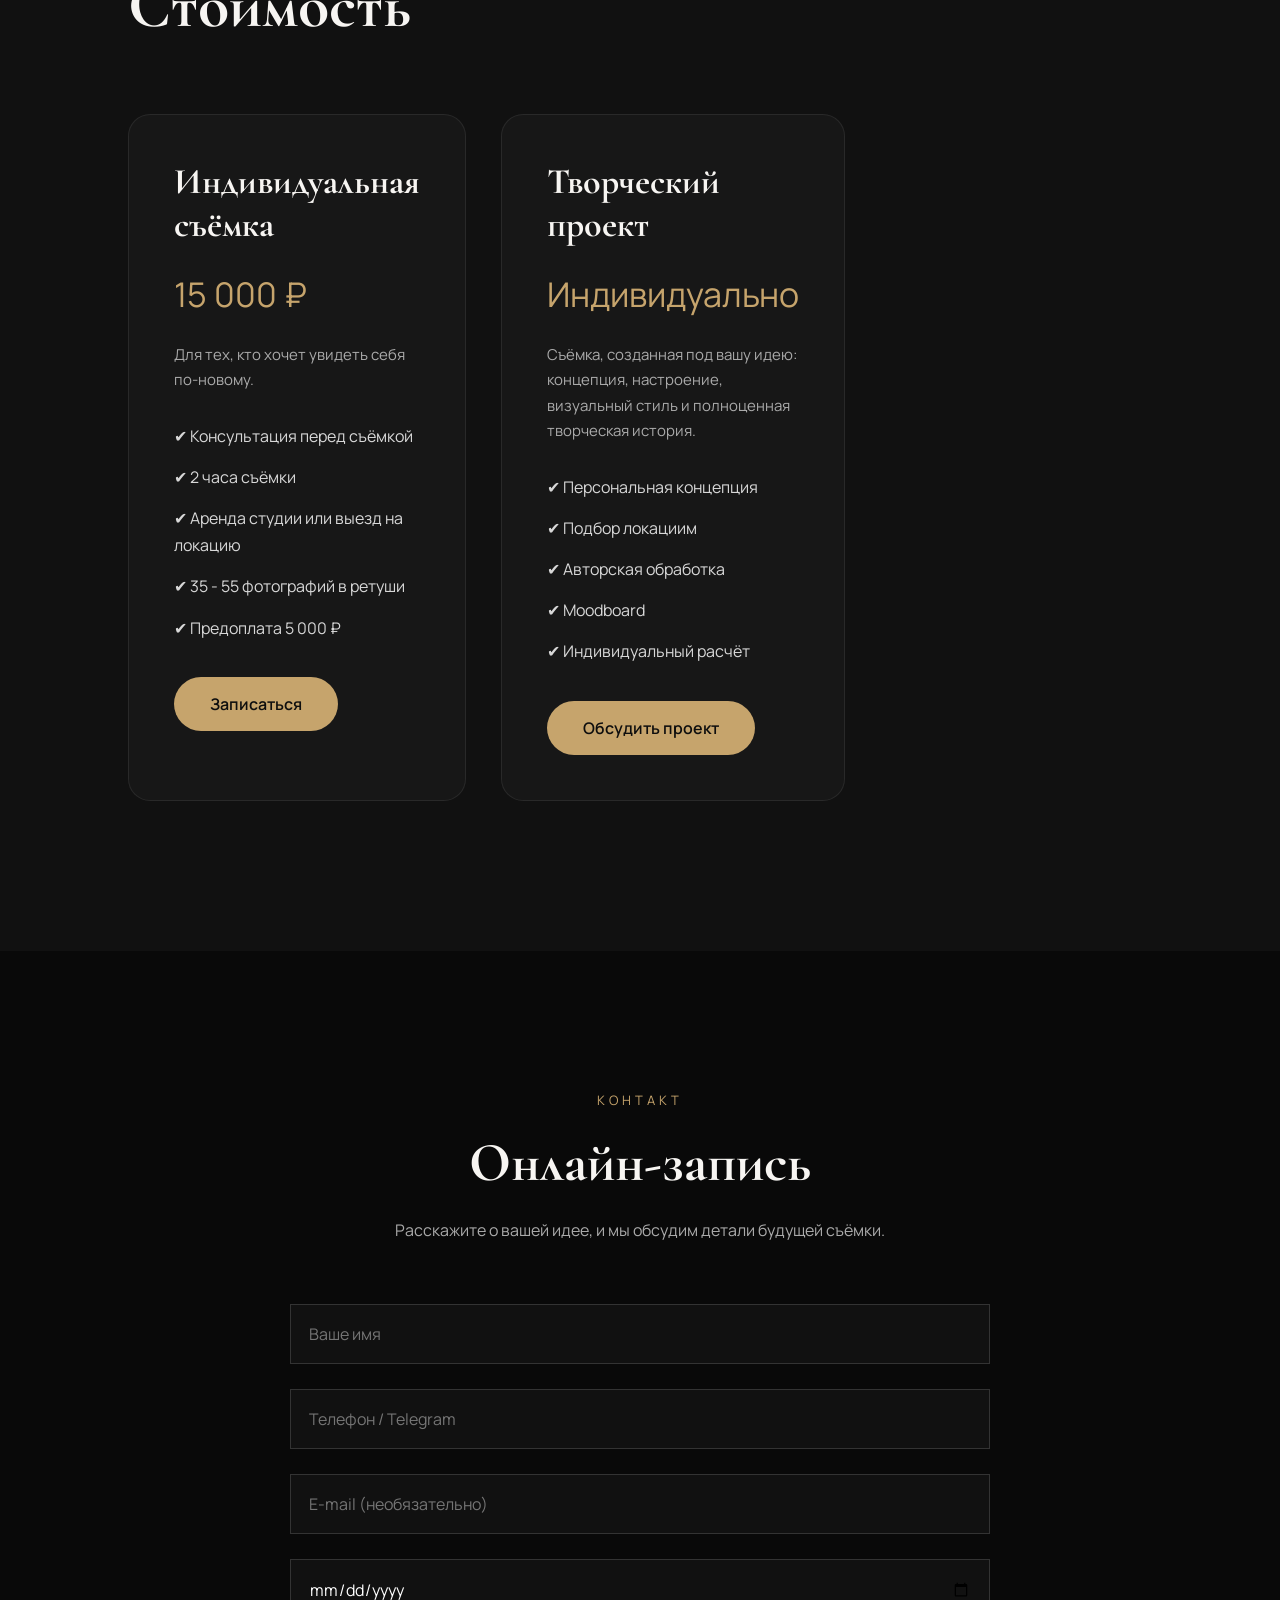
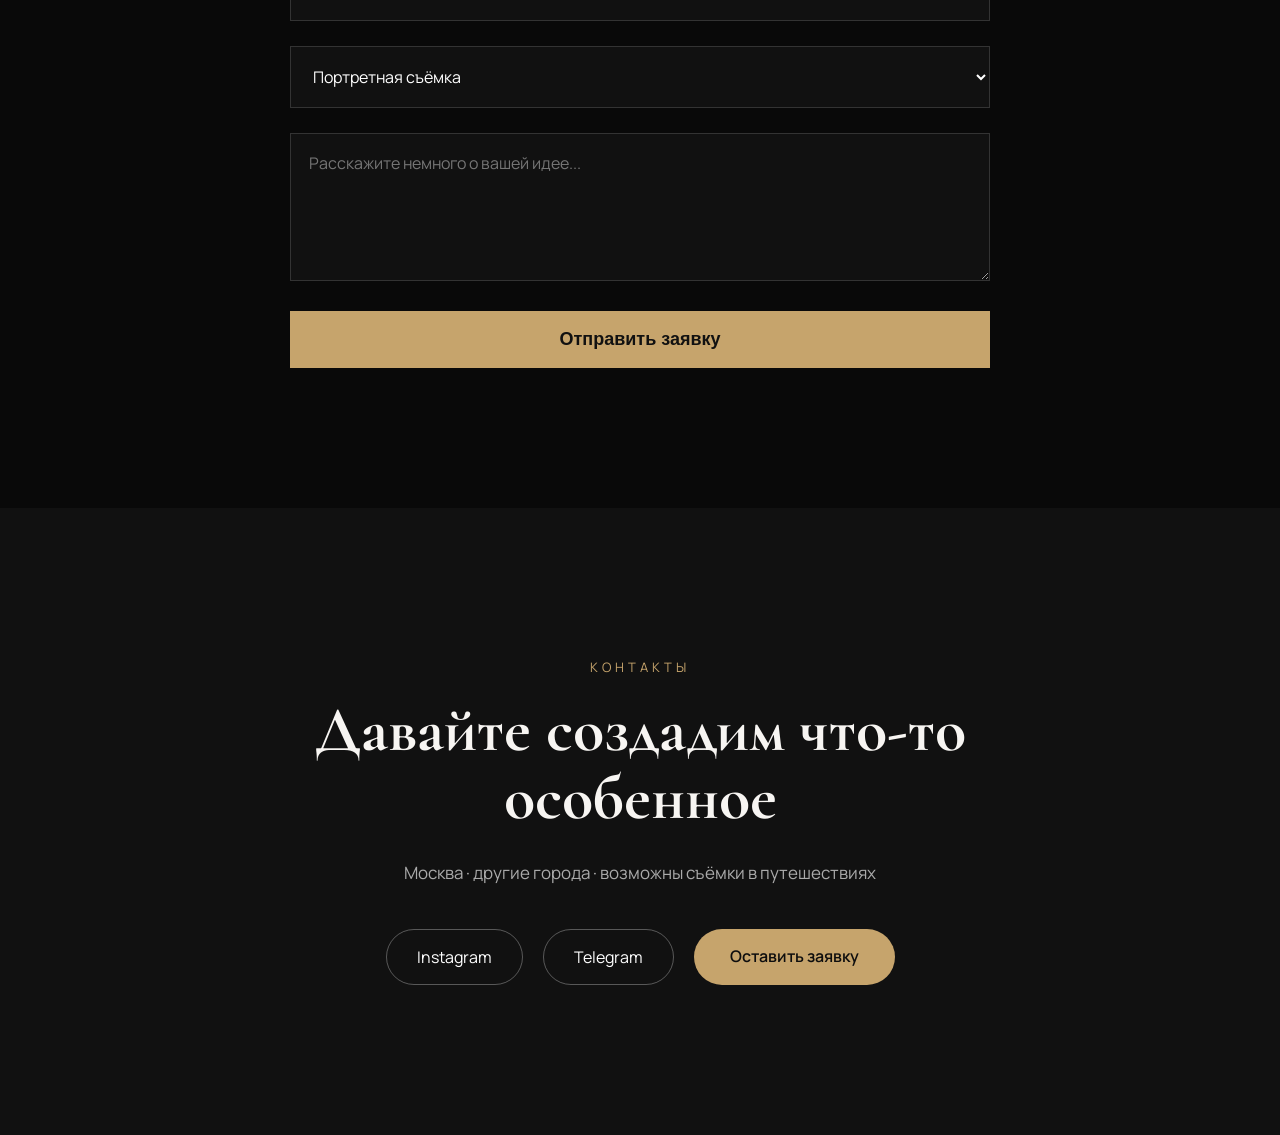
==== commit e49fff7a: "Update portfolio photos and services" ====
--- a/index.html
+++ b/index.html
@@ -238,6 +238,7 @@
 
         <p>
             Меня зовут Ксения Дубровская.
+            
             Я фотограф, работающий с портретной,
             творческой и актерской фотографией.
         </p>
@@ -432,44 +433,44 @@
             >
 
                 <h3>
-                    Портретная съёмка
+                    Индивидуальная съёмка
                 </h3>
 
 
                 <div class="price">
-                    от 15 000 ₽
+                     15 000 ₽
                 </div>
 
 
                 <p class="price-description">
                     Для тех, кто хочет увидеть себя
-                    по-новому и получить живые,
-                    выразительные фотографии.
+                    по-новому.
                 </p>
 
 
                 <ul>
 
                     <li>
-                        ✔ 1,5 часа съёмки
-                    </li>
-
-                    <li>
                         ✔ Консультация перед съёмкой
                     </li>
 
-                    <li>
-                        ✔ Помощь с образом и позированием
-                    </li>
-
-                    <li>
-                        ✔ 15 фотографий в ретуши
-                    </li>
-
-                    <li>
-                        ✔ Все удачные кадры в цветокоррекции
-                    </li>
-
+                     <li>
+                        ✔ 2 часа съёмки
+                    </li>
+
+                    <li>
+                          ✔ Аренда студии или выезд на локацию
+                    </li>
+                                               
+                    <li>
+                        ✔ 35 - 55 фотографий в ретуши
+                    </li>
+
+                    <li>
+                         ✔ Предоплата 5 000 ₽
+                    </li>
+
+                                   
                 </ul>
 
 
@@ -484,68 +485,7 @@
 
 
 
-            <!-- ACTOR -->
-
-            <div
-                class="price-card featured"
-                data-aos="fade-up"
-            >
-
-                <span class="badge">
-                    Самый популярный
-                </span>
-
-
-                <h3>
-                    Актёрское портфолио
-                </h3>
-
-
-                <div class="price">
-                    от 22 000 ₽
-                </div>
-
-
-                <p class="price-description">
-                    Профессиональная съёмка для актёров,
-                    моделей и творческих специалистов,
-                    которым важно показать себя.
-                </p>
-
-
-                <ul>
-
-                    <li>
-                        ✔ До 2 часов съёмки
-                    </li>
-
-                    <li>
-                        ✔ Несколько образов
-                    </li>
-
-                    <li>
-                        ✔ Помощь с подбором одежды
-                    </li>
-
-                    <li>
-                        ✔ 30 фотографий в ретуши
-                    </li>
-
-                    <li>
-                        ✔ Все удачные фотографии
-                    </li>
-
-                </ul>
-
-
-                <a
-                    href="#booking"
-                    class="btn"
-                >
-                    Записаться
-                </a>
-
-            </div>
+            
 
 
 
@@ -580,15 +520,15 @@
                     </li>
 
                     <li>
+                        ✔ Подбор локациим
+                    </li>
+
+                    <li>
+                        ✔ Авторская обработка
+                    </li>
+
+                    <li>
                         ✔ Moodboard
-                    </li>
-
-                    <li>
-                        ✔ Подбор локаций
-                    </li>
-
-                    <li>
-                        ✔ Авторская обработка
                     </li>
 
                     <li>
--- a/css/style.css
+++ b/css/style.css
@@ -877,7 +877,8 @@
     .full-gallery {
         width: 92%;
 
-        column-count: 1;
+        column-count: 3;
+        column-gap: 10px;
     }
 
     .full-gallery-item {
@@ -955,11 +956,12 @@
     /* HEADER */
 
     .header {
+        top: 0;
+        margin-top: 0;
         padding: 20px;
-
         flex-direction: column;
-
         gap: 15px;
+        background: rgba(0, 0, 0, 0.92);
     }
 
     nav {
@@ -982,7 +984,7 @@
     }
 
     .hero {
-        background-position: center;
+        background-position: right center;
     }
 
     .buttons {
@@ -1085,7 +1087,8 @@
     .full-gallery {
         width: 92%;
 
-        column-count: 1;
+        column-count: 3;
+        column-gap: 10px;
     }
 
     .full-gallery-item {
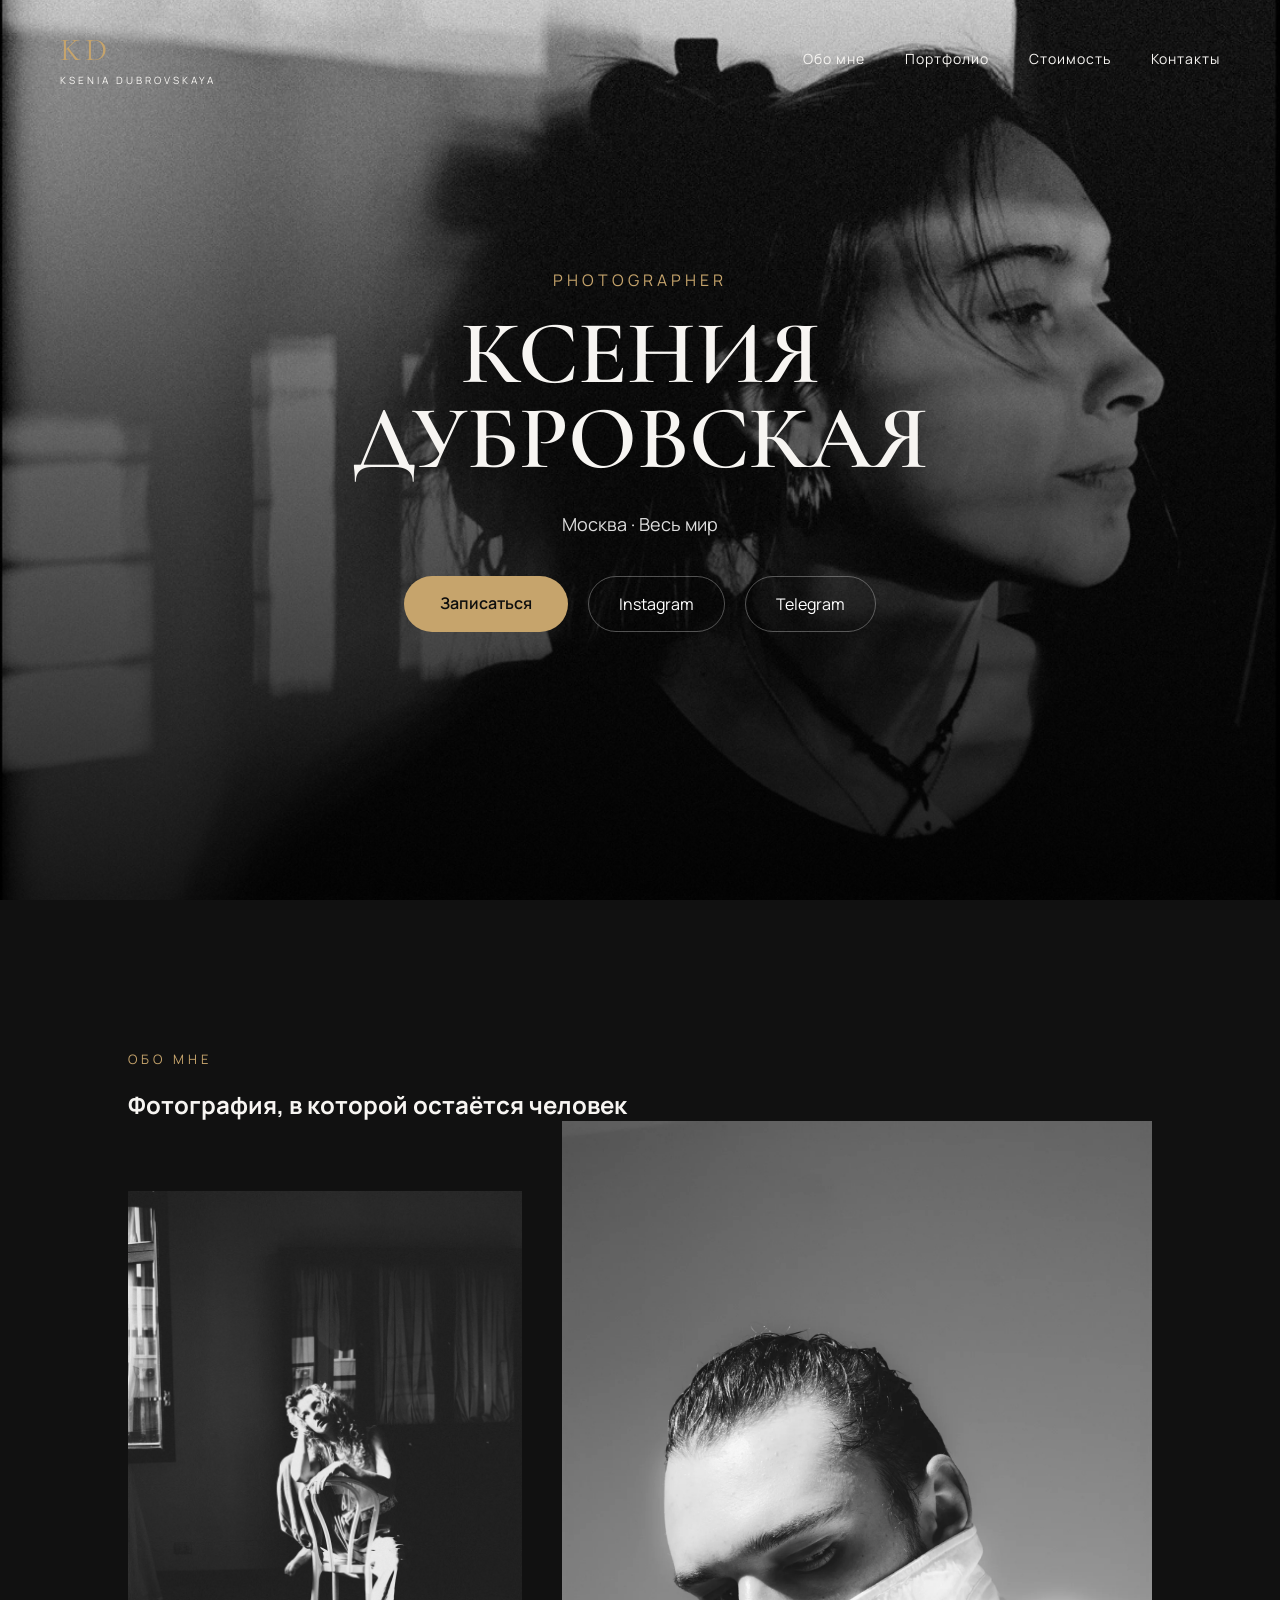
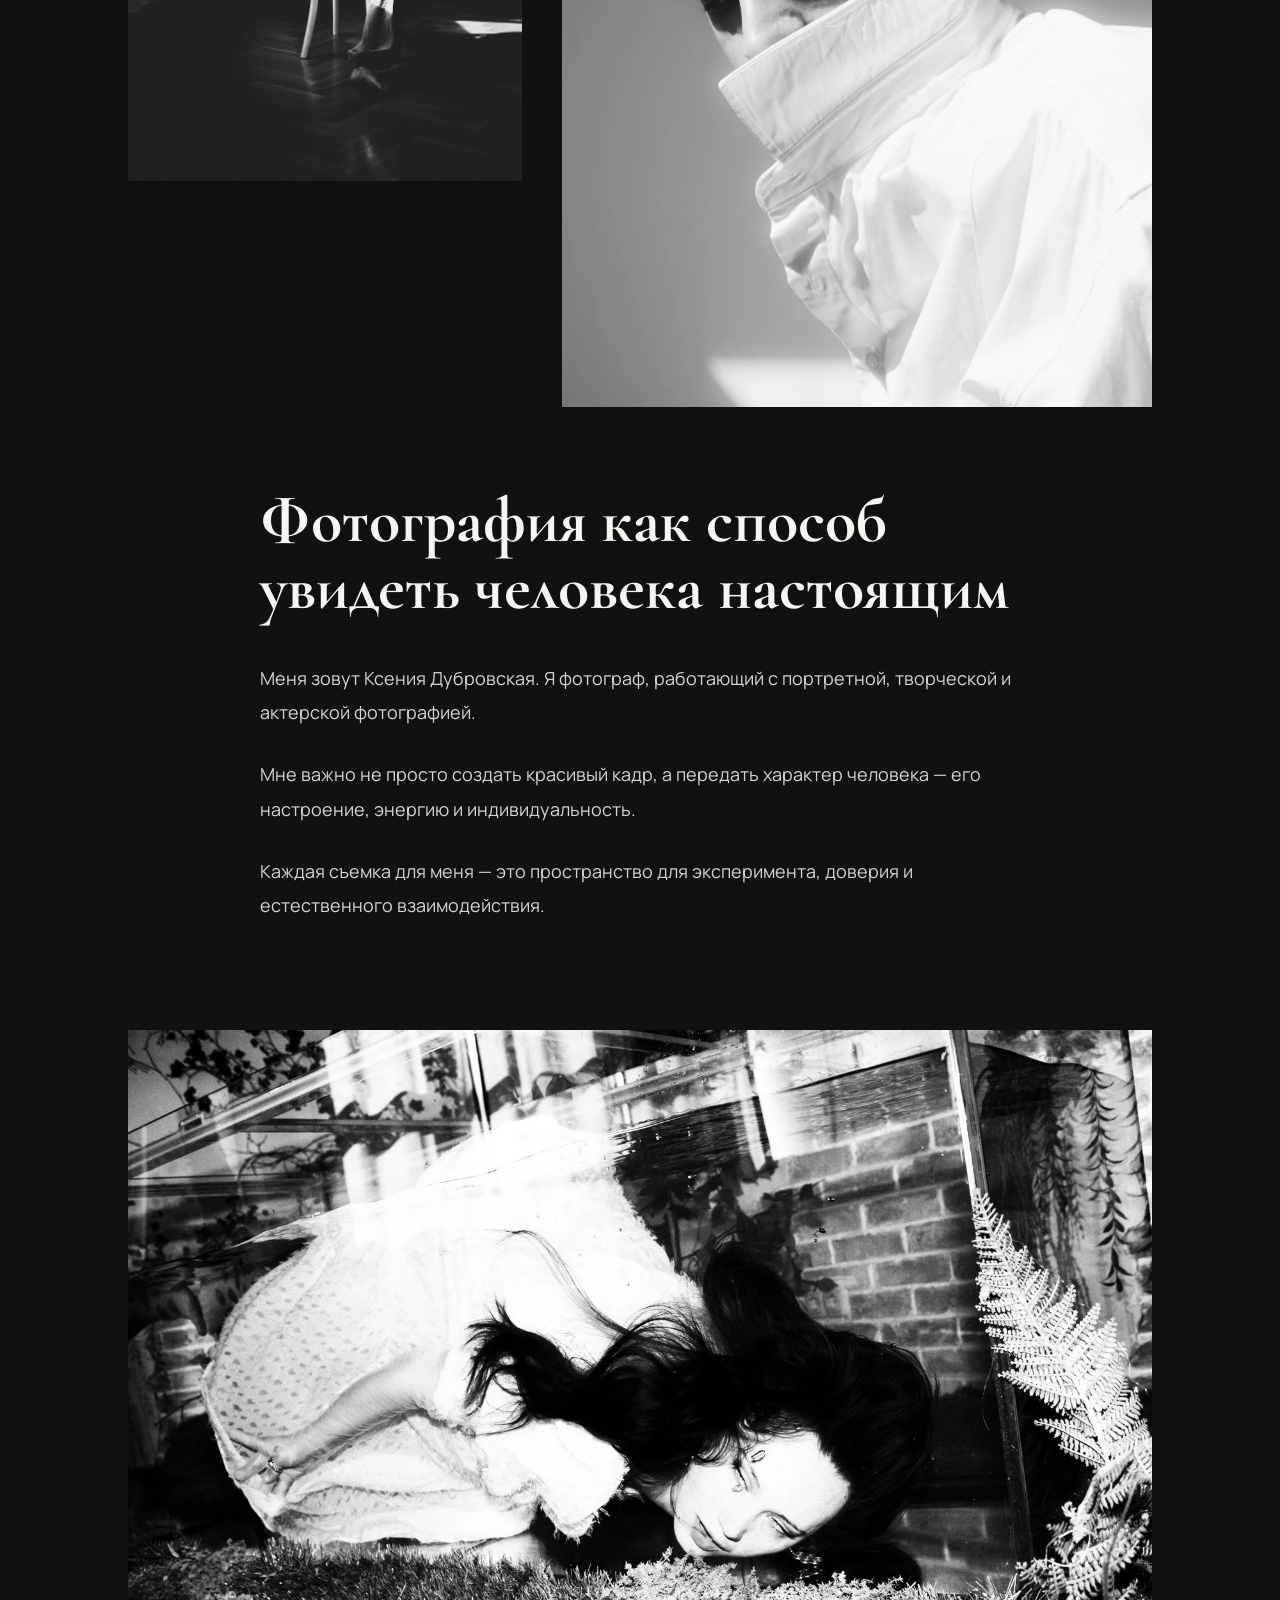
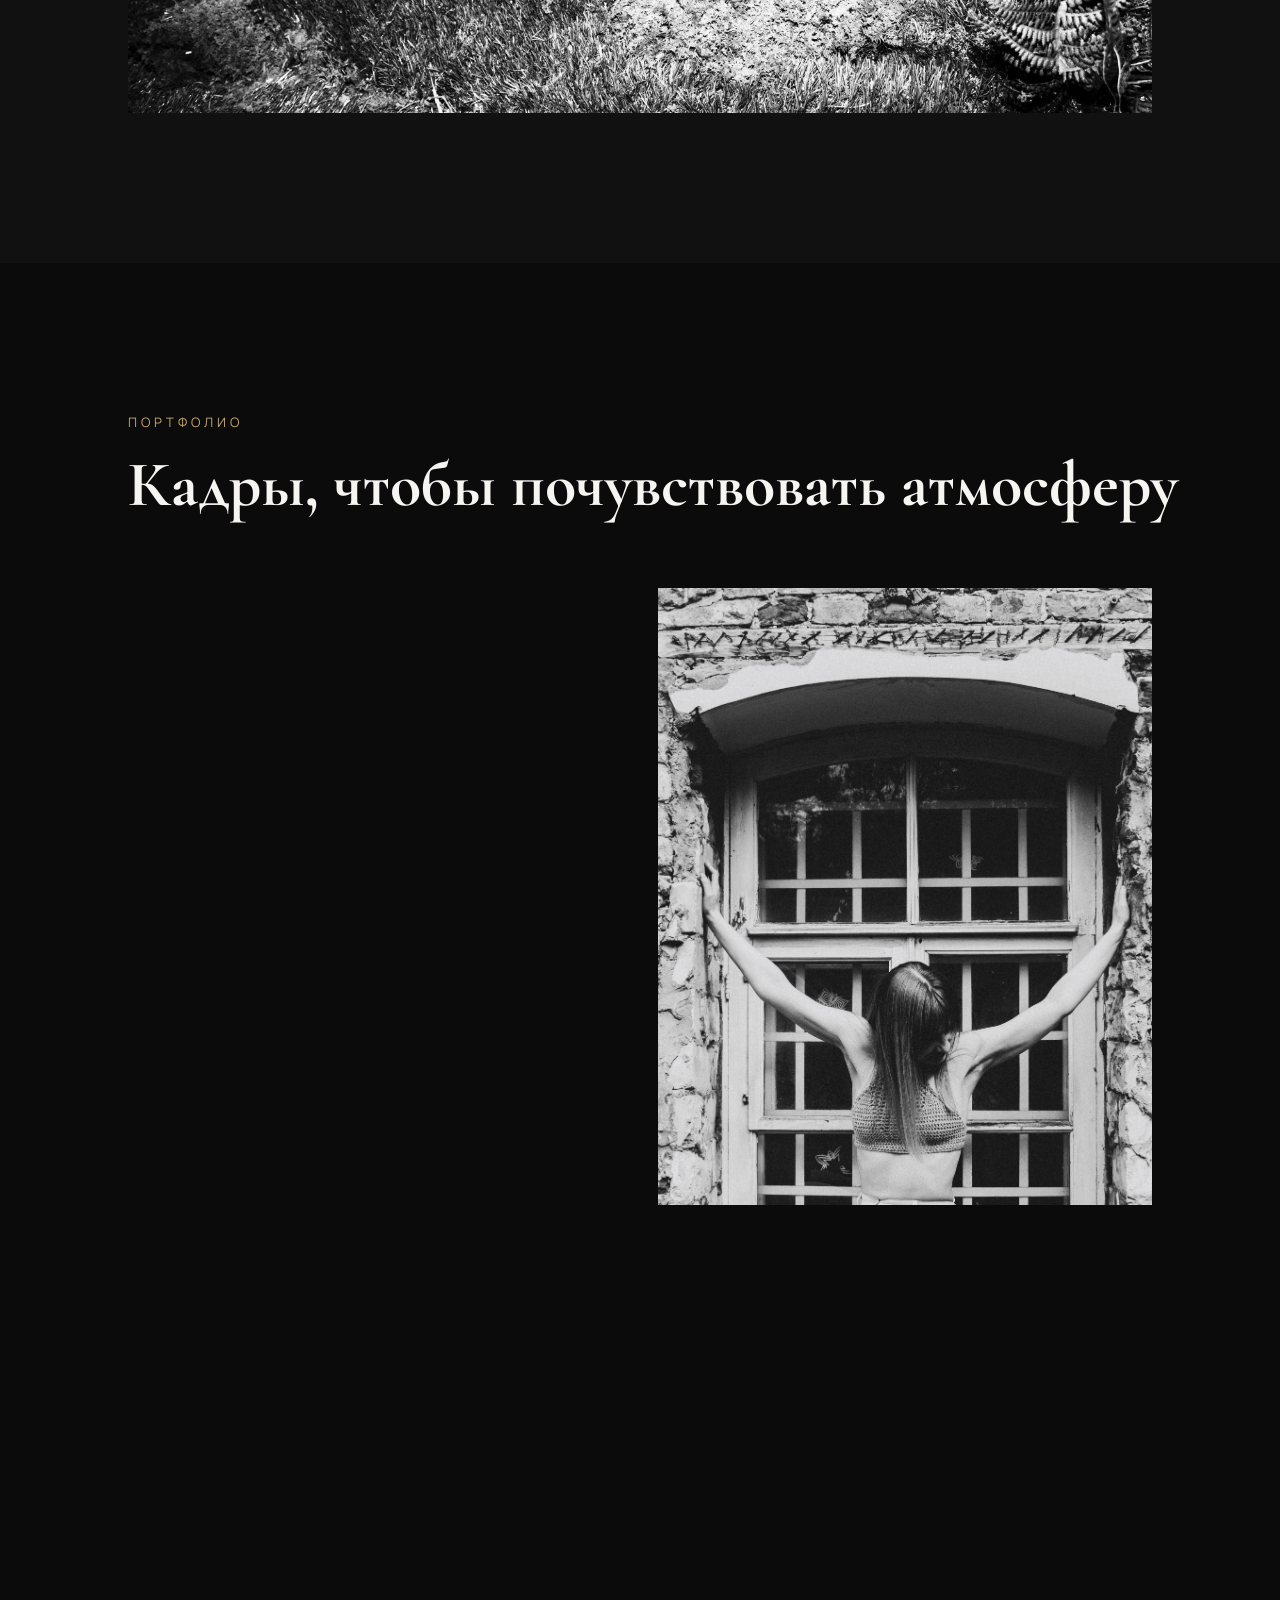
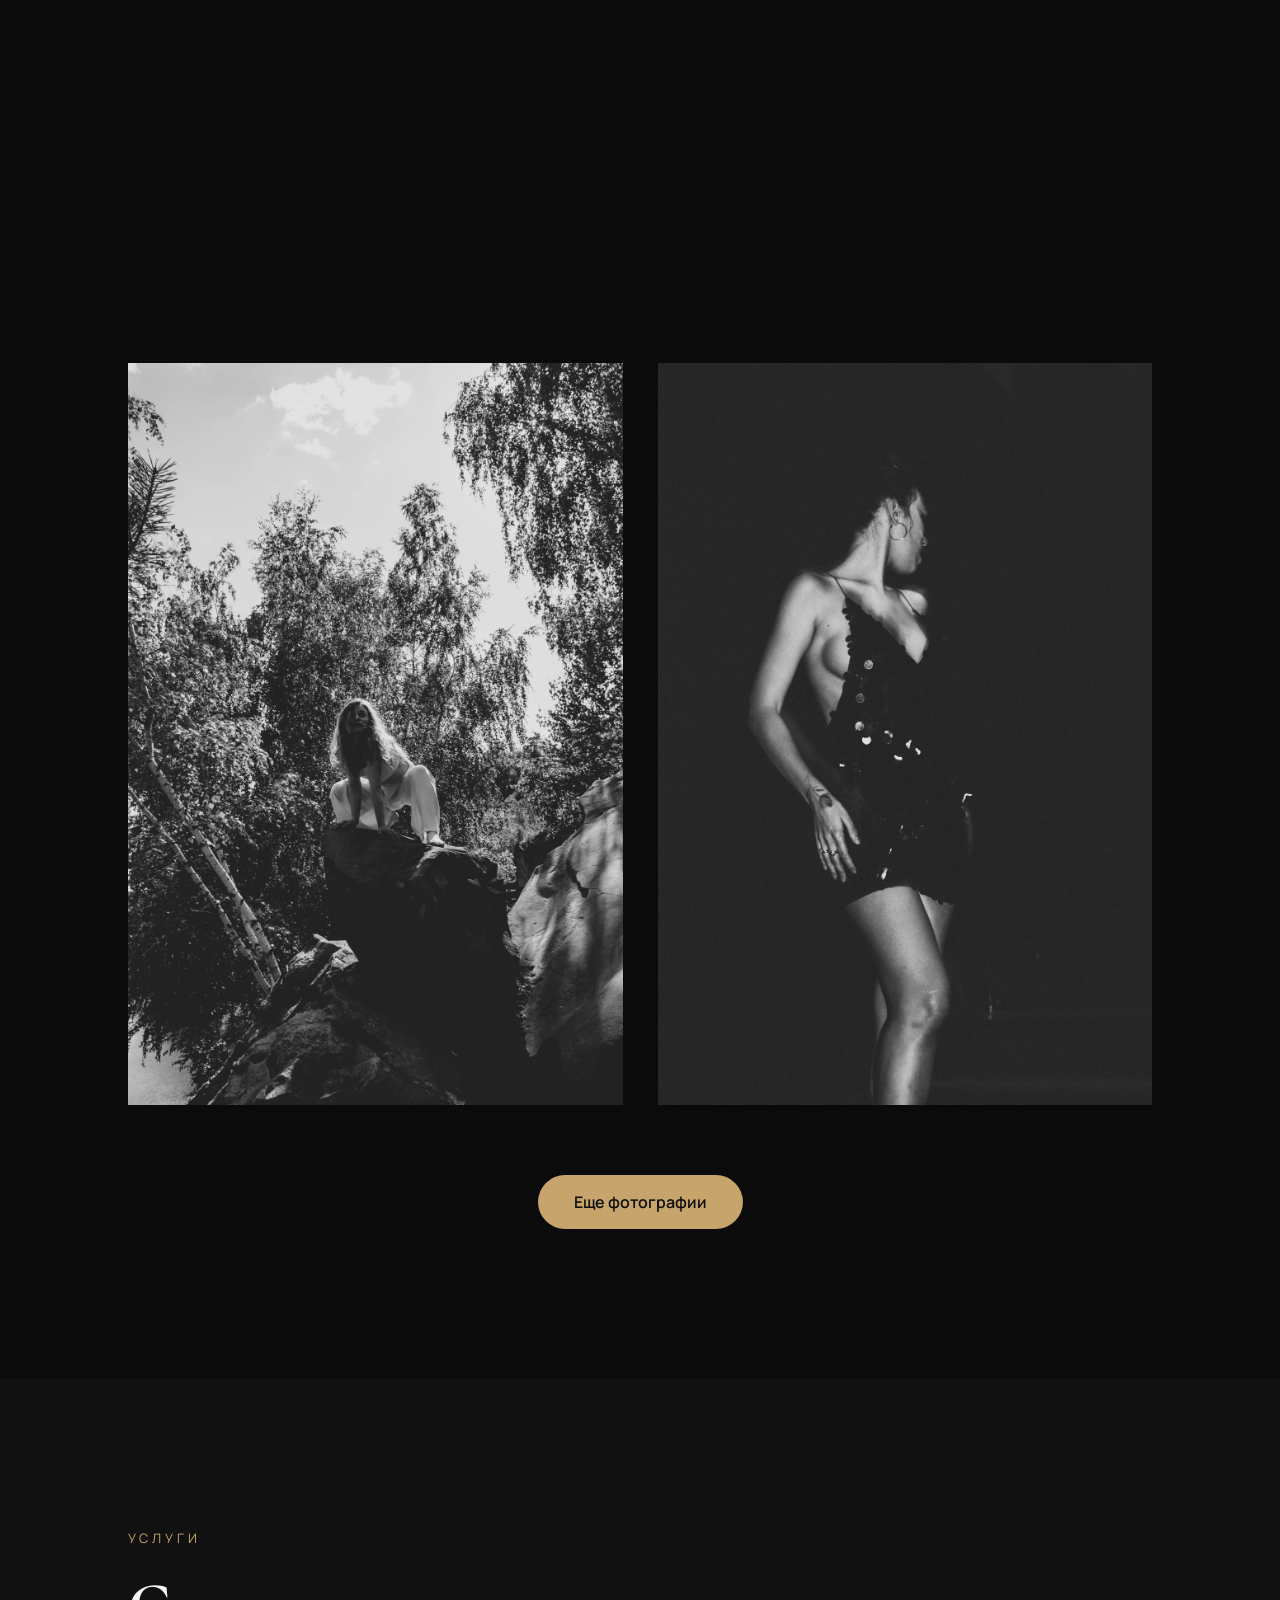
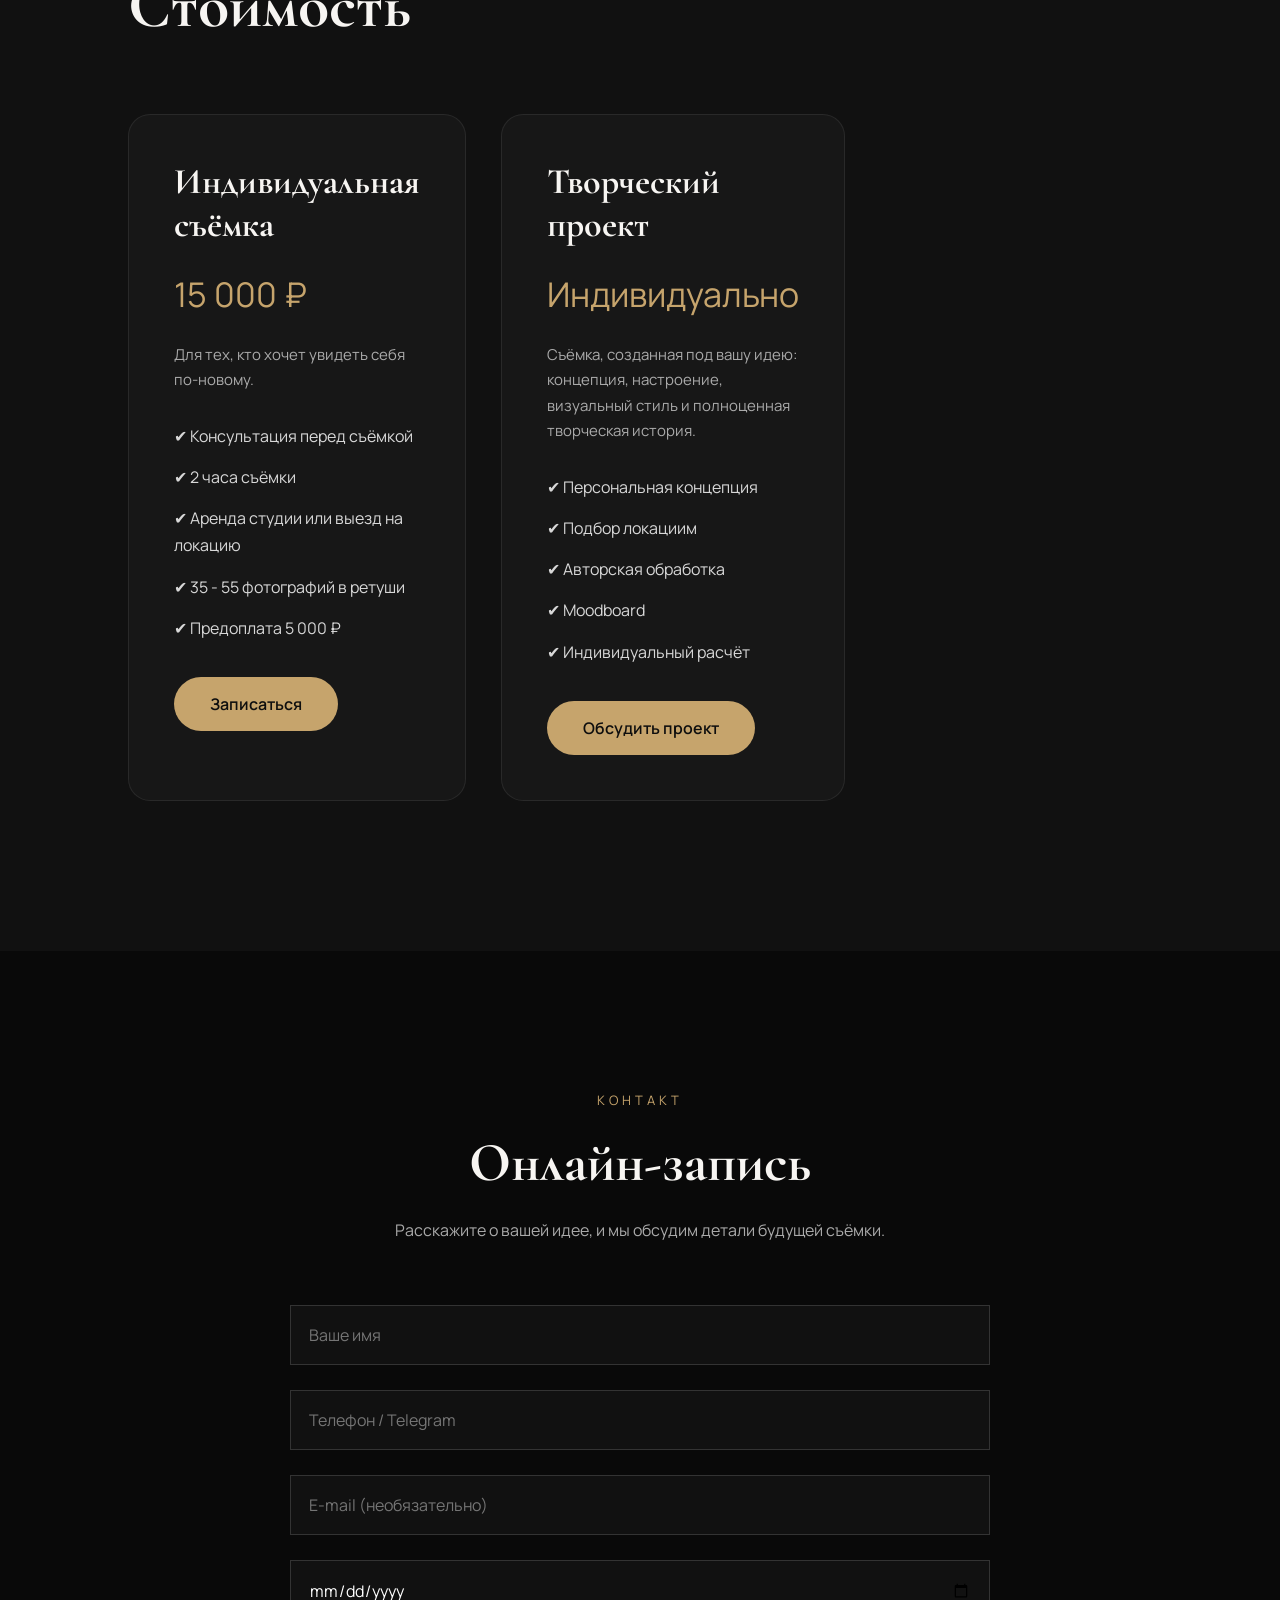
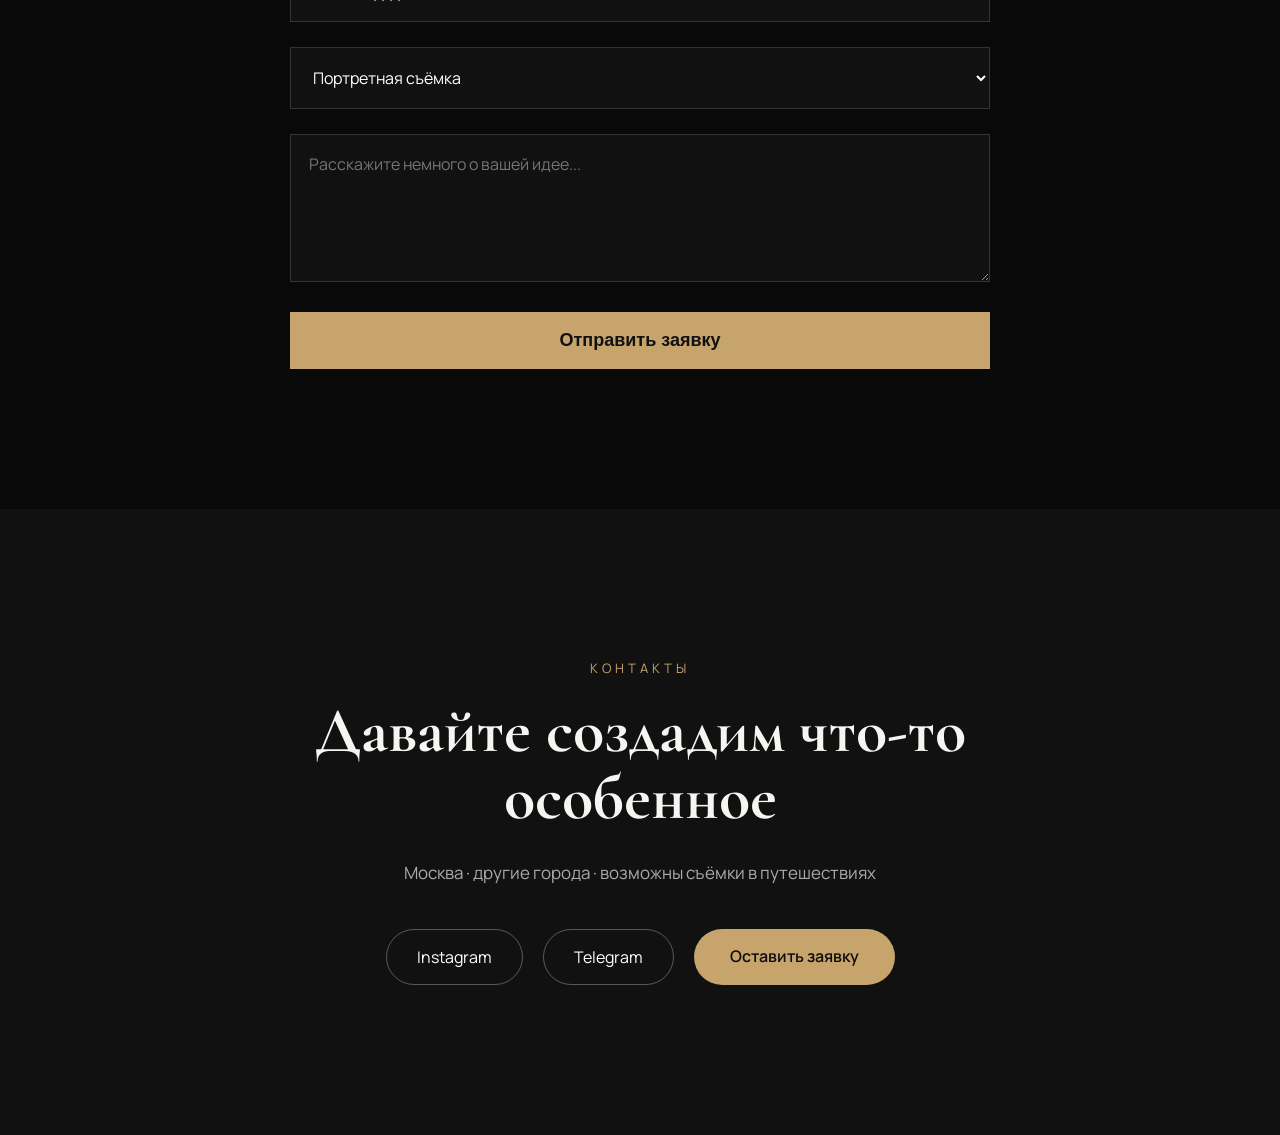
==== commit b22e7a58: "Optimize images with WebP" ====
--- a/index.html
+++ b/index.html
@@ -9,6 +9,13 @@
         name="viewport"
         content="width=device-width, initial-scale=1.0"
     >
+
+    <link
+    rel="preload"
+    as="image"
+    href="assets/hero/hero.webp"
+    fetchpriority="high"
+>
 
     <title>
         Ксения Дубровская | Creative Photographer
@@ -206,8 +213,8 @@
             data-aos="fade-up"
         >
             <img
-                src="assets/about/about-01.jpg"
-                alt="Ксения Дубровская — творческая фотография"
+                src="assets/about/about-01.webp"
+                alt="Ксения Дубrovская — творческая фотография"
             >
         </div>
 
@@ -216,8 +223,8 @@
             data-aos="fade-up"
         >
             <img
-                src="assets/about/about-02.jpg"
-                alt="Ксения Дубровская — фотограф"
+                src="assets/about/about-02.webp"
+                alt="Ксения Дубrovская — фотограф"
             >
         </div>
 
@@ -266,8 +273,10 @@
     >
 
         <img
-            src="assets/about/about-03.jpg"
+            src="assets/about/about-03.webp"
             alt="Творческая фотография Ксении Дубровской"
+            loading="lazy"
+    decoding="async"
         >
 
     </div>
@@ -323,15 +332,19 @@
 
         <div class="portfolio-item" data-aos="fade-up">
             <img
-                src="assets/gallery/01.jpg"
+                src="assets/gallery/01.webp"
                 alt="Творческая фотография"
+                loading="lazy"
+    decoding="async"
             >
         </div>
 
         <div class="portfolio-item" data-aos="fade-up">
             <img
-                src="assets/gallery/02.jpg"
+                src="assets/gallery/02.webp"
                 alt="Творческая фотография"
+                loading="lazy"
+    decoding="async"
             >
         </div>
 
@@ -346,8 +359,10 @@
     >
 
         <img
-            src="assets/gallery/03.jpg"
+            src="assets/gallery/03.webp"
             alt="Творческая фотография"
+            loading="lazy"
+    decoding="async"
         >
 
     </div>
@@ -360,8 +375,10 @@
         <div class="portfolio-item" data-aos="fade-up">
 
             <img
-                src="assets/gallery/04.jpg"
+                src="assets/gallery/04.webp"
                 alt="Творческая фотография"
+                loading="lazy"
+    decoding="async"
             >
 
         </div>
@@ -369,8 +386,10 @@
         <div class="portfolio-item" data-aos="fade-up">
 
             <img
-                src="assets/gallery/05.jpg"
+                src="assets/gallery/05.webp"
                 alt="Творческая фотография"
+                loading="lazy"
+    decoding="async"
             >
 
         </div>
--- a/css/style.css
+++ b/css/style.css
@@ -116,7 +116,7 @@
 
     min-height: 100vh;
 
-    background-image: url("../assets/hero/hero.jpg");
+   background-image: url("../assets/hero/hero.webp");
     background-size: cover;
     background-position: center;
 
